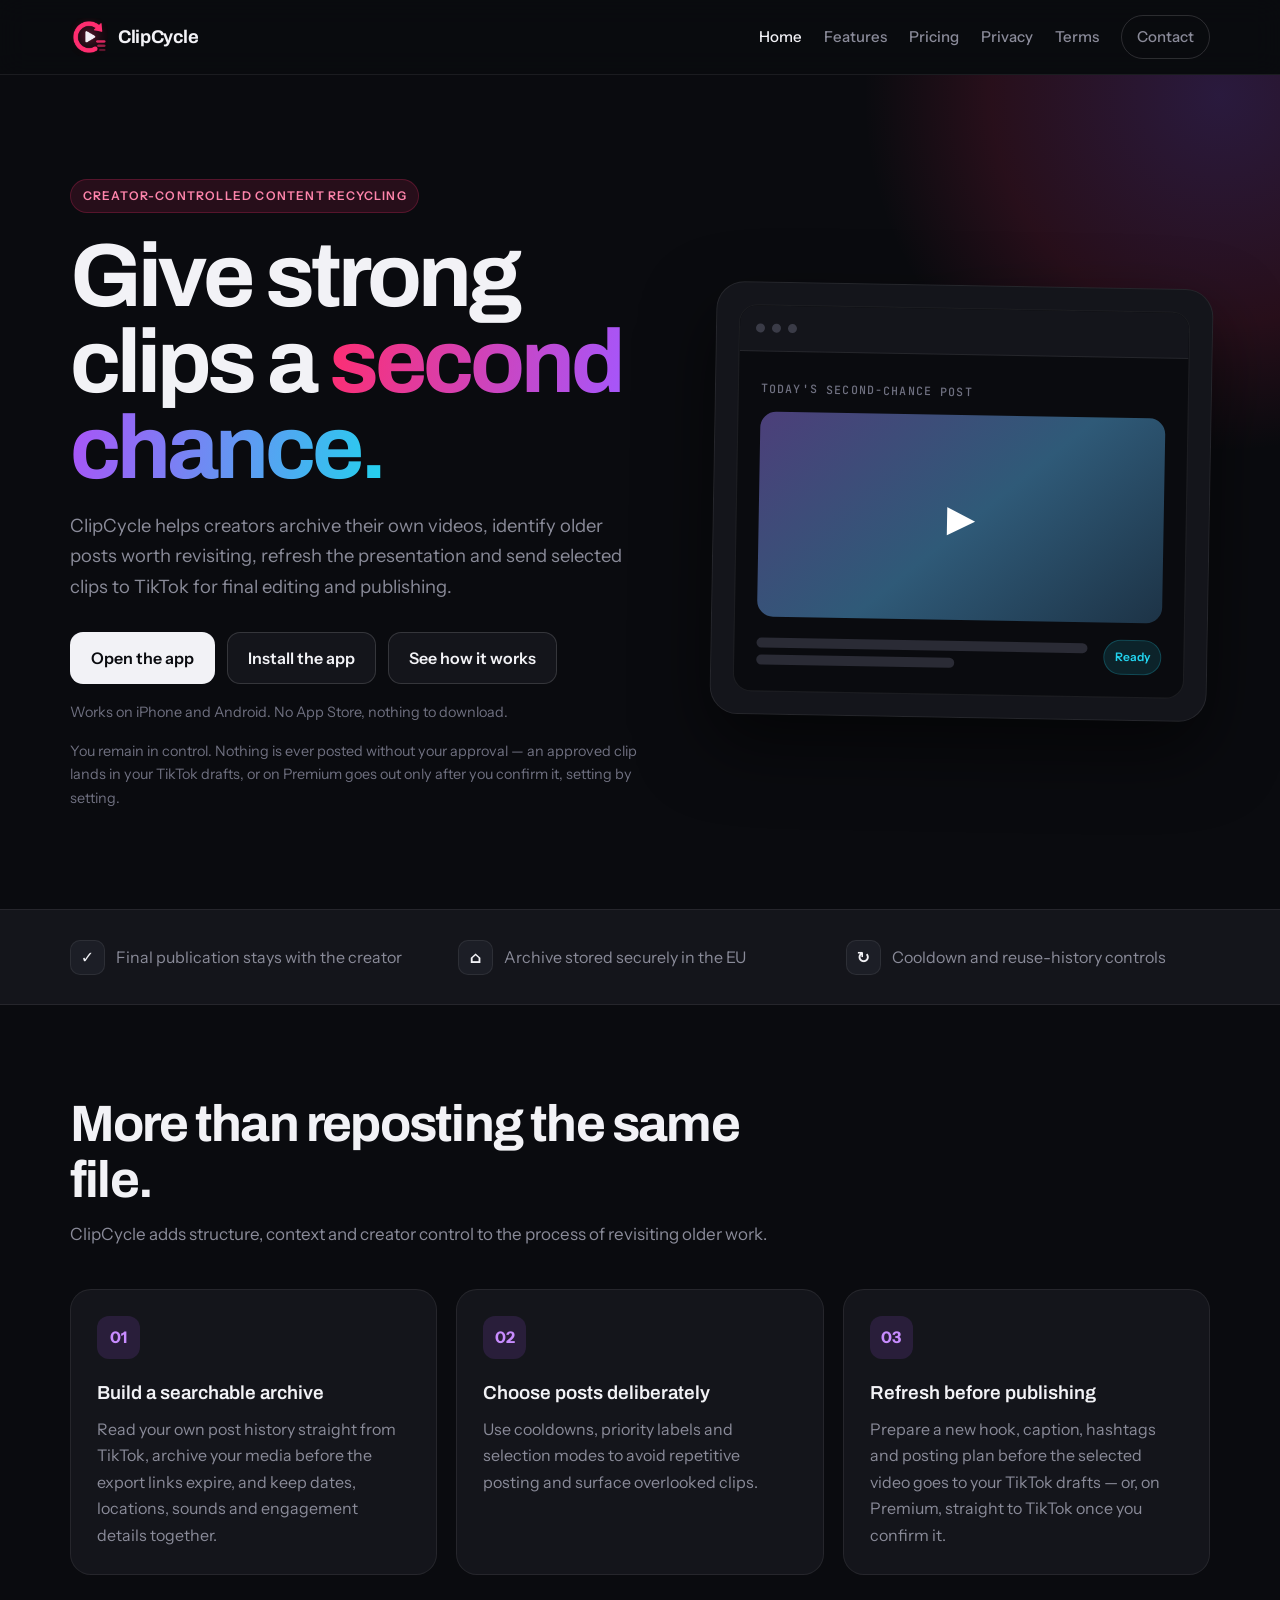
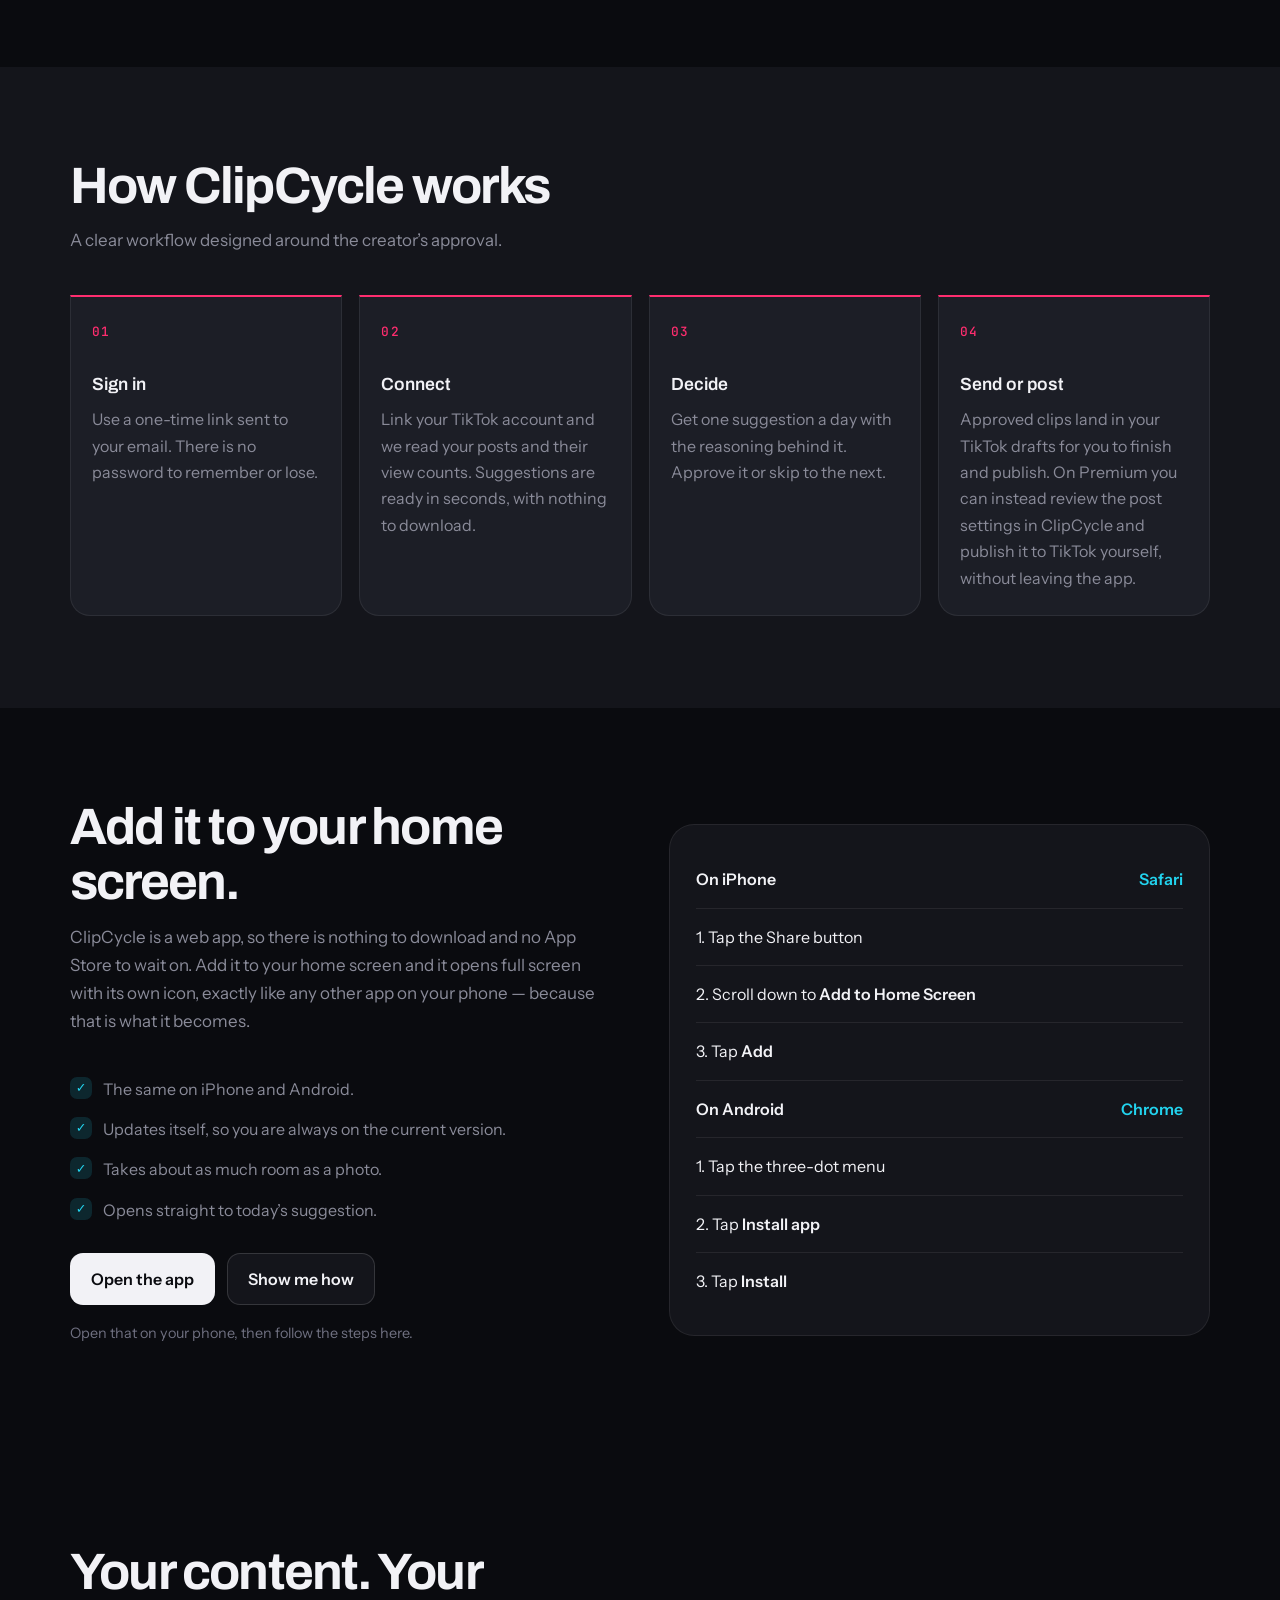
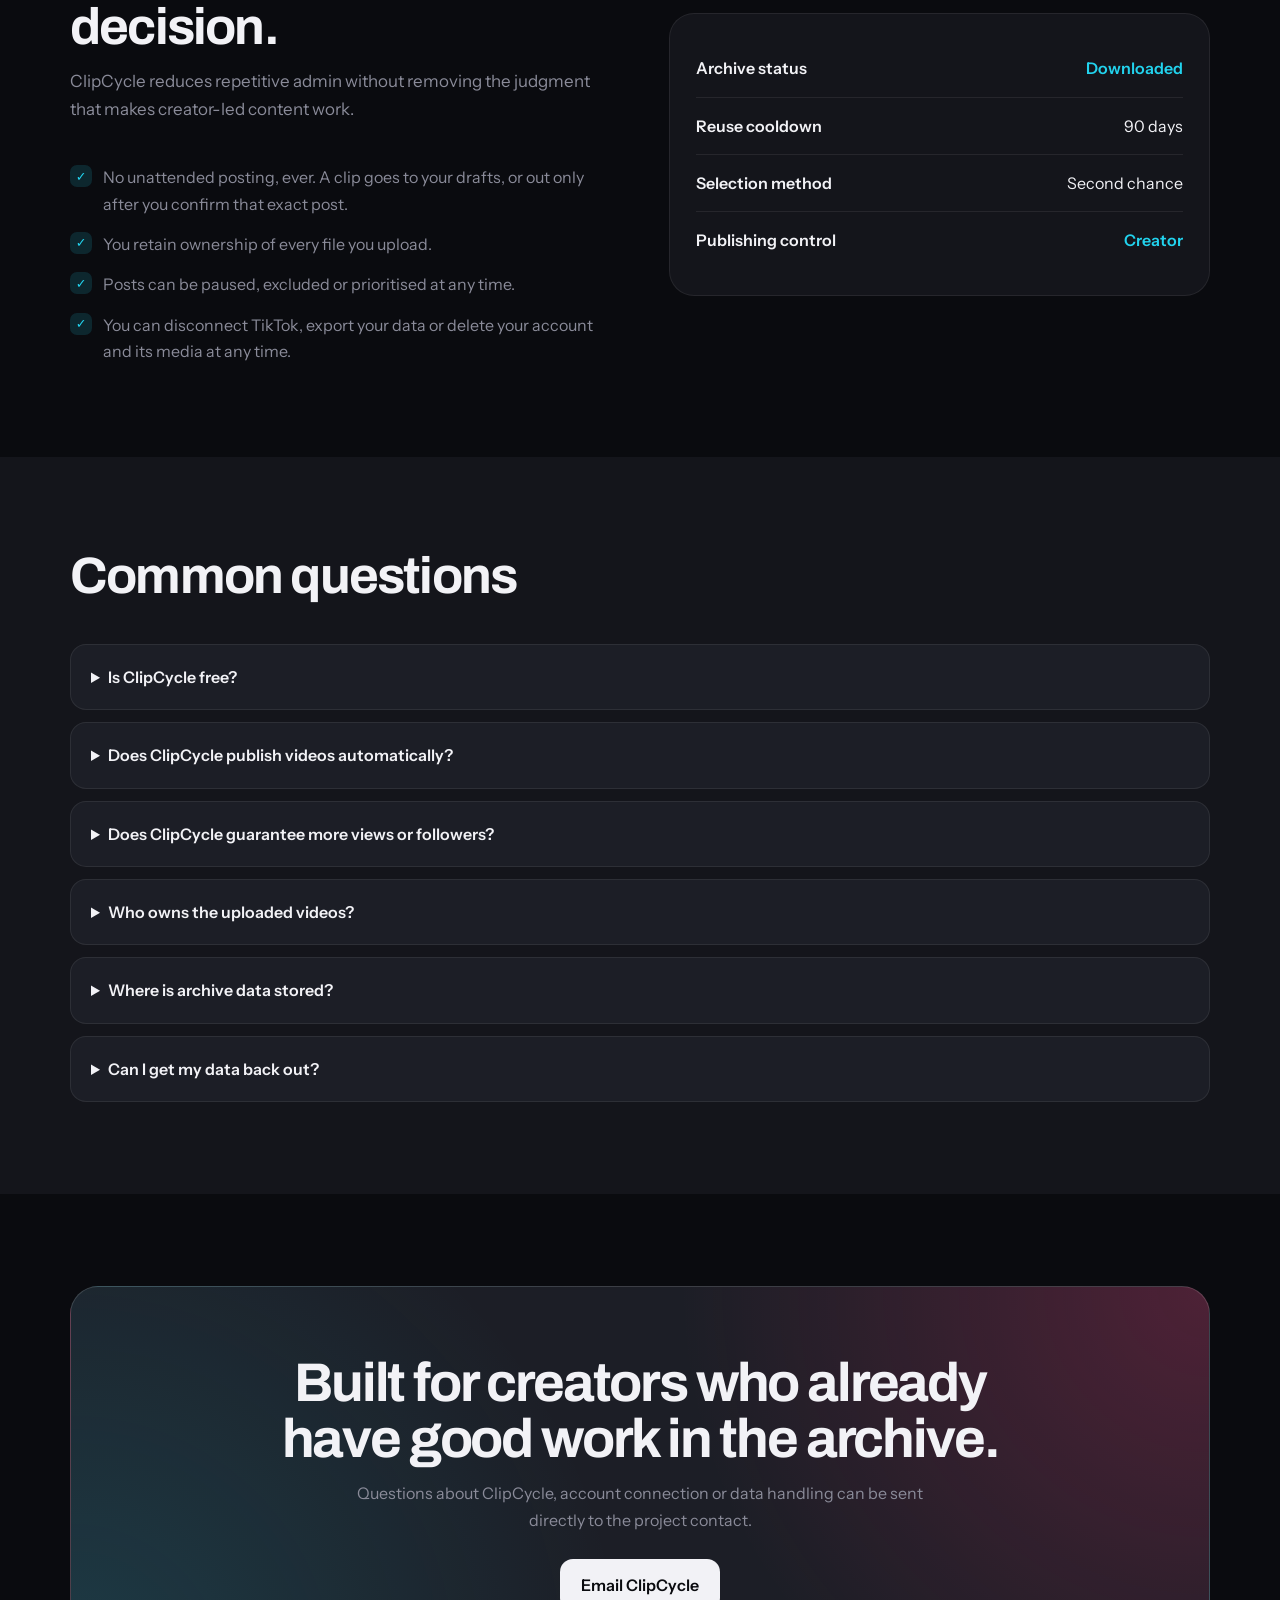
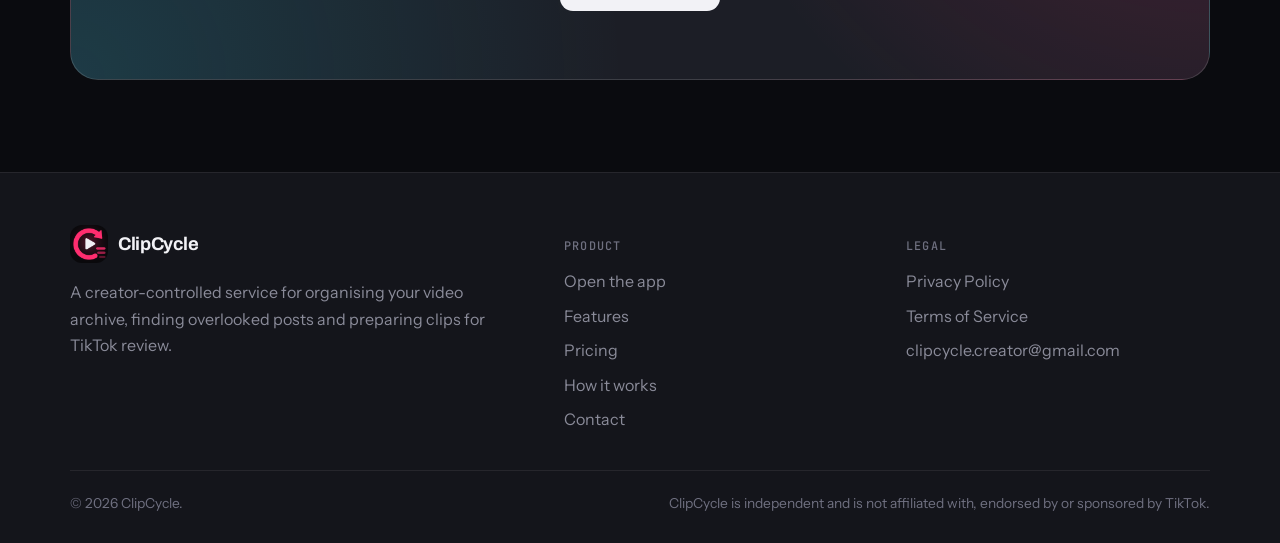
==== index.html @ a7edd170 "Answer the install question where it is asked The button scrolled to a section further down, so you " ====
<!doctype html><html lang="en"><head><meta charset="utf-8"><meta name="viewport" content="width=device-width,initial-scale=1"><meta name="description" content="ClipCycle helps creators archive their videos, find older posts worth revisiting and send selected clips to TikTok for final review."><meta name="theme-color" content="#0a0b0f"><title>Creator video archive and repost planning | ClipCycle</title><link rel="icon" href="favicon.png" type="image/png"><link rel="preconnect" href="https://fonts.googleapis.com"><link rel="preconnect" href="https://fonts.gstatic.com" crossorigin><link href="https://fonts.googleapis.com/css2?family=Archivo:wght@500;600;700&family=Instrument+Sans:wght@400;500;600&family=JetBrains+Mono:wght@400;500&display=swap" rel="stylesheet"><link rel="stylesheet" href="styles.css"></head><body><a class="skip" href="#main">Skip to content</a><header class="header"><div class="container nav"><a class="brand" href="index.html"><span class="mark"><img src="favicon.png" alt="" width="38" height="38"></span><span>ClipCycle</span></a><button class="menu" aria-expanded="false">Menu</button><nav class="links" aria-label="Primary"><a href="index.html" aria-current="page">Home</a><a href="features.html">Features</a><a href="pricing.html">Pricing</a><a href="privacy.html">Privacy</a><a href="terms.html">Terms</a><a href="contact.html" class="contact-link">Contact</a></nav></div></header><main id="main">
<section class="hero"><div class="container hero-grid"><div><span class="eyebrow">Creator-controlled content recycling</span><h1>Give strong clips a <span>second chance.</span></h1><p class="lead">ClipCycle helps creators archive their own videos, identify older posts worth revisiting, refresh the presentation and send selected clips to TikTok for final editing and publishing.</p><div class="actions"><a class="button primary" href="https://app.clipcycle.co">Open the app</a><a class="button secondary" href="#install" data-install>Install the app</a><a class="button secondary" href="#how">See how it works</a></div><p class="note">Works on iPhone and Android. No App Store, nothing to download.</p><p class="note">You remain in control. Nothing is ever posted without your approval — an approved clip lands in your TikTok drafts, or on Premium goes out only after you confirm it, setting by setting.</p></div><div class="mock"><div class="window"><div class="toolbar"><i class="dot"></i><i class="dot"></i><i class="dot"></i></div><div class="mockbody"><span class="small-label">Today's second-chance post</span><div class="preview">▶</div><div class="fake-row"><div class="fake-lines"><div class="line"></div><div class="line short"></div></div><span class="badge">Ready</span></div></div></div></div></div></section>
<section class="trust"><div class="container trust-grid"><div class="trust-item"><span class="trust-icon">✓</span>Final publication stays with the creator</div><div class="trust-item"><span class="trust-icon">⌂</span>Archive stored securely in the EU</div><div class="trust-item"><span class="trust-icon">↻</span>Cooldown and reuse-history controls</div></div></section>
<section class="section"><div class="container"><div class="heading"><h2>More than reposting the same file.</h2><p>ClipCycle adds structure, context and creator control to the process of revisiting older work.</p></div><div class="cards"><article class="card"><span class="icon">01</span><h3>Build a searchable archive</h3><p>Read your own post history straight from TikTok, archive your media before the export links expire, and keep dates, locations, sounds and engagement details together.</p></article><article class="card"><span class="icon">02</span><h3>Choose posts deliberately</h3><p>Use cooldowns, priority labels and selection modes to avoid repetitive posting and surface overlooked clips.</p></article><article class="card"><span class="icon">03</span><h3>Refresh before publishing</h3><p>Prepare a new hook, caption, hashtags and posting plan before the selected video goes to your TikTok drafts — or, on Premium, straight to TikTok once you confirm it.</p></article></div></div></section>
<section class="section soft" id="how"><div class="container"><div class="heading"><h2>How ClipCycle works</h2><p>A clear workflow designed around the creator’s approval.</p></div><div class="steps"><article class="step"><h3>Sign in</h3><p>Use a one-time link sent to your email. There is no password to remember or lose.</p></article><article class="step"><h3>Connect</h3><p>Link your TikTok account and we read your posts and their view counts. Suggestions are ready in seconds, with nothing to download.</p></article><article class="step"><h3>Decide</h3><p>Get one suggestion a day with the reasoning behind it. Approve it or skip to the next.</p></article><article class="step"><h3>Send or post</h3><p>Approved clips land in your TikTok drafts for you to finish and publish. On Premium you can instead review the post settings in ClipCycle and publish it to TikTok yourself, without leaving the app.</p></article></div></div></section>
<section class="section" id="install"><div class="container split"><div><div class="heading"><h2>Add it to your home screen.</h2><p>ClipCycle is a web app, so there is nothing to download and no App Store to wait on. Add it to your home screen and it opens full screen with its own icon, exactly like any other app on your phone &mdash; because that is what it becomes.</p></div><ul class="checks"><li>The same on iPhone and Android.</li><li>Updates itself, so you are always on the current version.</li><li>Takes about as much room as a photo.</li><li>Opens straight to today&rsquo;s suggestion.</li></ul><div class="actions"><a class="button primary" href="https://app.clipcycle.co">Open the app</a><a class="button secondary" href="#install" data-install>Show me how</a></div><p class="note">Open that on your phone, then follow the steps here.</p></div><div class="panel"><div class="panel-row"><strong>On iPhone</strong><span class="good">Safari</span></div><div class="panel-row"><span>1. Tap the Share button</span></div><div class="panel-row"><span>2. Scroll down to <strong>Add to Home Screen</strong></span></div><div class="panel-row"><span>3. Tap <strong>Add</strong></span></div><div class="panel-row"><strong>On Android</strong><span class="good">Chrome</span></div><div class="panel-row"><span>1. Tap the three-dot menu</span></div><div class="panel-row"><span>2. Tap <strong>Install app</strong></span></div><div class="panel-row"><span>3. Tap <strong>Install</strong></span></div></div></div></section><section class="section"><div class="container split"><div><div class="heading"><h2>Your content. Your decision.</h2><p>ClipCycle reduces repetitive admin without removing the judgment that makes creator-led content work.</p></div><ul class="checks"><li>No unattended posting, ever. A clip goes to your drafts, or out only after you confirm that exact post.</li><li>You retain ownership of every file you upload.</li><li>Posts can be paused, excluded or prioritised at any time.</li><li>You can disconnect TikTok, export your data or delete your account and its media at any time.</li></ul></div><div class="panel"><div class="panel-row"><strong>Archive status</strong><span class="good">Downloaded</span></div><div class="panel-row"><strong>Reuse cooldown</strong><span>90 days</span></div><div class="panel-row"><strong>Selection method</strong><span>Second chance</span></div><div class="panel-row"><strong>Publishing control</strong><span class="good">Creator</span></div></div></div></section>
<section class="section soft"><div class="container"><div class="heading"><h2>Common questions</h2></div><div class="faq"><details><summary>Is ClipCycle free?</summary><p>There is a free plan that imports your posts, archives up to 100 of them and gives you the priority labels, cooldowns and daily prompt. Pro adds unlimited archiving, AI-written hooks and captions, archive insights, TikTok draft delivery and creator-confirmed posting straight to TikTok for €8 a month. Your first five Pro posts are free and need no card. See the <a href="pricing.html">Pricing page</a>.</p></details><details><summary>Does ClipCycle publish videos automatically?</summary><p>No. Nothing is ever posted on a schedule, in the background, or without you. On the Free plan an approved video is sent to your TikTok drafts, and you make the final publishing decision inside TikTok. On Premium you can publish from ClipCycle instead — but only after you grant TikTok’s posting permission, and only once you have confirmed that specific post: its privacy setting, whether comments, Duet and Stitch are allowed, and any commercial-content disclosure. You can leave the feature switched off and keep using drafts.</p></details><details><summary>Does ClipCycle guarantee more views or followers?</summary><p>No. It is an organisation and workflow tool. Reach and performance depend on content, audience response and platform systems.</p></details><details><summary>Who owns the uploaded videos?</summary><p>The creator retains ownership. Users must only process or upload content they own or are authorised to use.</p></details><details><summary>Where is archive data stored?</summary><p>On ClipCycle’s servers in the European Union. Media is held in private storage that is never publicly listable, and previews are served through short-lived signed links. See the <a href="privacy.html">Privacy Policy</a> for the full detail.</p></details><details><summary>Can I get my data back out?</summary><p>Yes. You can export a copy of your data from inside the app, and deleting your account removes your stored media as well as your records.</p></details></div></div></section>
<section class="section"><div class="container"><div class="cta"><h2>Built for creators who already have good work in the archive.</h2><p>Questions about ClipCycle, account connection or data handling can be sent directly to the project contact.</p><a class="button primary" href="mailto:clipcycle.creator@gmail.com">Email ClipCycle</a></div></div></section>
</main><footer class="footer"><div class="container"><div class="footer-grid"><div><a class="brand" href="index.html"><span class="mark"><img src="favicon.png" alt="" width="38" height="38"></span><span>ClipCycle</span></a><p>A creator-controlled service for organising your video archive, finding overlooked posts and preparing clips for TikTok review.</p></div><div><h3>Product</h3><div class="footer-links"><a href="https://app.clipcycle.co">Open the app</a><a href="features.html">Features</a><a href="pricing.html">Pricing</a><a href="index.html#how">How it works</a><a href="contact.html">Contact</a></div></div><div><h3>Legal</h3><div class="footer-links"><a href="privacy.html">Privacy Policy</a><a href="terms.html">Terms of Service</a><a href="mailto:clipcycle.creator@gmail.com">clipcycle.creator@gmail.com</a></div></div></div><div class="footer-bottom"><span>© <span data-year>2026</span> ClipCycle.</span><span>ClipCycle is independent and is not affiliated with, endorsed by or sponsored by TikTok.</span></div></div></footer><dialog id="install-dialog" class="sheet"><div class="sheet-body"><button class="sheet-close" data-close aria-label="Close">&times;</button><h2>Put ClipCycle on your home screen</h2><p class="sheet-lead">There is nothing to download. Your phone makes the app itself, from the page &mdash; it takes two taps and about a second.</p><div data-platform="ios"><h3>iPhone &amp; iPad <span class="badge">Safari</span></h3><ol class="sheet-steps"><li>Open <strong>app.clipcycle.co</strong> in Safari</li><li>Tap the <strong>Share</strong> button at the bottom</li><li>Scroll down and tap <strong>Add to Home Screen</strong></li><li>Tap <strong>Add</strong></li></ol><p class="sheet-note">It has to be Safari. Chrome on iPhone cannot add to the home screen.</p></div><div data-platform="android"><h3>Android <span class="badge">Chrome</span></h3><ol class="sheet-steps"><li>Open <strong>app.clipcycle.co</strong> in Chrome</li><li>Tap the <strong>three-dot menu</strong>, top right</li><li>Tap <strong>Install app</strong>, or <strong>Add to Home screen</strong></li><li>Tap <strong>Install</strong></li></ol><p class="sheet-note">Chrome often offers this by itself. If a bar appears at the bottom asking to install, that is the same thing &mdash; just tap it.</p></div><p class="install-other" hidden><button class="linkish" data-show-all type="button">Show the steps for the other phone</button></p><p class="sheet-note install-desktop">You are on a computer. It installs here too &mdash; look for the install icon in your address bar &mdash; but ClipCycle is built for a phone, so it is worth opening this page there.</p><div class="sheet-actions"><a class="button primary" href="https://app.clipcycle.co">Open the app</a><button class="button secondary" data-close type="button">Close</button></div></div></dialog><script src="script.js"></script></body></html>
---- styles.css ----
/* ClipCycle marketing site.

   Same palette, fonts and border language as the app itself. The site and the
   product used to look like two different companies: a light, generic,
   system-font page selling a dark, typeset tool. A visitor who signs up now
   lands somewhere that looks like where they came from.

   Ported wholesale from the app's globals.css rather than reinvented:
   charcoal ground with a violet bias, hairline borders instead of drawn ones,
   and the pink/violet/cyan range spent sparingly so it still means something.
   Every class name is unchanged, so the HTML did not have to move. */

:root {
  --background: #0a0b0f;
  --surface: #14151b;
  --raised: #1c1e26;
  --ink: #f2f2f6;
  --muted: #8a8b99;
  --dim: #6f7080;
  --line: rgba(255, 255, 255, 0.075);
  --line-strong: rgba(255, 255, 255, 0.14);
  --pink: #ff2d6f;
  --violet: #a855f7;
  --cyan: #22d3ee;
  --max: 1140px;
}

* { box-sizing: border-box }
/* Dark scrollbars, form controls and autofill, rather than light ones
   punched into a dark page. */
html { scroll-behavior: smooth; color-scheme: dark }

body {
  margin: 0;
  color: var(--ink);
  background: var(--background);
  font-family: "Instrument Sans", ui-sans-serif, system-ui, -apple-system, "Segoe UI", sans-serif;
  line-height: 1.65;
  -webkit-font-smoothing: antialiased;
}

a { color: inherit }

/* Headings carry the personality; body copy stays out of the way. Archivo is
   slightly condensed, so a hook fits on two lines instead of three. */
h1, h2, h3, .brand, .amount, .plan-price .amount {
  font-family: Archivo, "Instrument Sans", ui-sans-serif, system-ui, sans-serif;
}

.container { width: min(calc(100% - 40px), var(--max)); margin: auto }
.skip { position: absolute; left: -9999px }
.skip:focus { left: 1rem; top: 1rem; background: var(--ink); color: var(--background); padding: .7rem; z-index: 100 }

/* ---------- header ---------- */

.header {
  position: sticky; top: 0; z-index: 30;
  background: rgba(10, 11, 15, .82);
  backdrop-filter: blur(14px);
  border-bottom: 1px solid var(--line);
}
.nav { min-height: 74px; display: flex; align-items: center; justify-content: space-between; gap: 24px }
.brand { display: flex; align-items: center; gap: 10px; text-decoration: none; font-weight: 700; font-size: 1.15rem; letter-spacing: -.02em }
.mark { width: 38px; height: 38px; border-radius: 12px; overflow: hidden; flex: none; display: block }
.mark img { width: 100%; height: 100%; display: block }
.links { display: flex; align-items: center; gap: 22px }
.links a { text-decoration: none; font-weight: 500; font-size: .94rem; color: var(--muted); transition: color .15s }
.links a:hover, .links a[aria-current=page] { color: var(--ink) }
.contact-link { padding: .55rem .95rem; border: 1px solid var(--line-strong); border-radius: 999px }
.contact-link:hover { border-color: var(--ink) }
.menu { display: none; background: var(--surface); color: var(--ink); border: 1px solid var(--line-strong); border-radius: 10px; padding: .55rem .7rem; font: inherit; font-weight: 600 }

/* ---------- hero ---------- */

.hero { padding: 104px 0 84px; overflow: hidden; position: relative }
.hero:after {
  content: ""; position: absolute; width: 720px; height: 720px; border-radius: 50%;
  right: -300px; top: -340px; pointer-events: none;
  background: radial-gradient(circle, rgba(168, 85, 247, .20), rgba(255, 45, 111, .12) 45%, transparent 70%);
}
.hero-grid { display: grid; grid-template-columns: 1.08fr .92fr; gap: 60px; align-items: center; position: relative; z-index: 1 }

.eyebrow {
  display: inline-flex; padding: .38rem .72rem; border-radius: 999px;
  background: rgba(255, 45, 111, .12); color: #ff85ac;
  border: 1px solid rgba(255, 45, 111, .22);
  font-size: .75rem; font-weight: 600; letter-spacing: .1em; text-transform: uppercase;
}

h1 { font-size: clamp(3rem, 7.4vw, 5.6rem); line-height: .96; letter-spacing: -.045em; margin: 20px 0; max-width: 12ch; font-weight: 700 }
.hero h1 span {
  background: linear-gradient(100deg, var(--pink), var(--violet) 48%, var(--cyan));
  -webkit-background-clip: text; background-clip: text; color: transparent;
}
.lead { font-size: 1.15rem; color: var(--muted); max-width: 650px }
.actions { display: flex; gap: 12px; flex-wrap: wrap; margin-top: 30px }

/* One solid primary rather than a gradient, matching the app. Spent once per
   screen an accent means something; spent on every button it is wallpaper. */
.button {
  display: inline-flex; align-items: center; justify-content: center;
  min-height: 50px; padding: .75rem 1.25rem; border-radius: 13px;
  text-decoration: none; font-weight: 600; border: 1px solid transparent;
  transition: background .15s, border-color .15s, opacity .15s;
}
.primary { background: var(--ink); color: var(--background) }
.primary:hover { background: #fff }
.secondary { background: var(--surface); border-color: var(--line-strong); color: var(--ink) }
.secondary:hover { border-color: var(--ink) }
.note { font-size: .9rem; color: var(--dim); margin-top: 17px }
.note + .note { margin-top: 8px }
/* The install line is the one link in a paragraph of grey, so it has to
   read as a link rather than as slightly different grey. */
.note a { color: #ff85ac; text-underline-offset: 3px }

/* ---------- the app mock ---------- */
/* The mock shows a dark window now, because the app is dark. It used to
   advertise a product that no longer exists. */

.mock { background: var(--surface); border: 1px solid var(--line); padding: 22px; border-radius: 28px; box-shadow: 0 30px 70px rgba(0, 0, 0, .55); transform: rotate(1deg) }
.window { background: var(--background); border: 1px solid var(--line); border-radius: 18px; overflow: hidden }
.toolbar { height: 46px; background: var(--surface); border-bottom: 1px solid var(--line); display: flex; align-items: center; gap: 7px; padding: 0 16px }
.dot { width: 9px; height: 9px; border-radius: 50%; background: #3a3b47 }
.mockbody { padding: 22px }
.small-label { font-size: .72rem; font-weight: 500; letter-spacing: .1em; text-transform: uppercase; color: var(--dim); font-family: "JetBrains Mono", ui-monospace, monospace }
.preview {
  height: 205px; margin-top: 12px; border-radius: 16px; display: grid; place-items: center;
  color: #fff; font-size: 2.3rem;
  background: linear-gradient(140deg, #4c3f7a, #2f5a78 52%, #1d3346);
}
.fake-row { display: flex; justify-content: space-between; align-items: center; gap: 16px; margin-top: 17px }
.fake-lines { flex: 1 }
.line { height: 10px; background: #2a2b35; border-radius: 999px }
.line.short { width: 60%; margin-top: 7px }
.badge { font-size: .74rem; font-weight: 600; padding: .42rem .66rem; border-radius: 999px; color: var(--cyan); background: rgba(34, 211, 238, .12); border: 1px solid rgba(34, 211, 238, .22) }

/* ---------- sections ---------- */

.trust { border-block: 1px solid var(--line); background: var(--surface) }
.trust-grid { min-height: 94px; display: grid; grid-template-columns: repeat(3, 1fr); gap: 24px; align-items: center }
.trust-item { display: flex; align-items: center; gap: 11px; color: var(--muted) }
.trust-icon { width: 35px; height: 35px; border-radius: 10px; background: var(--raised); border: 1px solid var(--line); display: grid; place-items: center; font-weight: 700; color: var(--ink) }

.section { padding: 92px 0 }
.soft { background: var(--surface) }
.heading { max-width: 740px; margin-bottom: 40px }
.heading h2, .content h2 { font-size: clamp(2rem, 4.6vw, 3.2rem); line-height: 1.08; letter-spacing: -.035em; margin: 0 0 13px; font-weight: 700 }
.heading p { color: var(--muted); font-size: 1.06rem; margin: 0 }

.cards { display: grid; grid-template-columns: repeat(3, 1fr); gap: 19px }
.card { background: var(--surface); border: 1px solid var(--line); border-radius: 21px; padding: 26px }
.soft .card { background: var(--raised) }
.icon { width: 43px; height: 43px; border-radius: 12px; display: grid; place-items: center; background: rgba(168, 85, 247, .14); color: #c88cff; font-weight: 700 }
.card h3 { margin: 18px 0 8px; font-size: 1.18rem; font-weight: 600 }
.card p { margin: 0; color: var(--muted) }

.steps { display: grid; grid-template-columns: repeat(4, 1fr); gap: 17px; counter-reset: step }
.step { background: var(--surface); border: 1px solid var(--line); border-top: 2px solid var(--pink); padding: 24px 21px; border-radius: 0 0 20px 20px }
.soft .step { background: var(--raised) }
.step:before { counter-increment: step; content: "0" counter(step); display: block; color: var(--pink); font-size: .8rem; font-weight: 500; letter-spacing: .1em; margin-bottom: 28px; font-family: "JetBrains Mono", ui-monospace, monospace }
.step h3 { margin: 0 0 7px; font-size: 1.1rem; font-weight: 600 }
.step p { margin: 0; color: var(--muted) }

.split { display: grid; grid-template-columns: 1fr 1fr; gap: 58px; align-items: center }
.checks { list-style: none; padding: 0; margin: 22px 0 0; display: grid; gap: 14px }
.checks li { position: relative; padding-left: 33px; color: var(--muted) }
.checks li:before { content: "✓"; position: absolute; left: 0; top: 1px; width: 22px; height: 22px; border-radius: 7px; background: rgba(34, 211, 238, .14); color: var(--cyan); display: grid; place-items: center; font-weight: 700; font-size: .8rem }

.panel { background: var(--surface); border: 1px solid var(--line); border-radius: 25px; padding: 26px }
.panel-row { display: flex; justify-content: space-between; gap: 18px; padding: 15px 0; border-bottom: 1px solid var(--line) }
.panel-row:last-child { border: 0 }
.panel-row strong { font-weight: 600 }
.good { color: var(--cyan); font-weight: 600 }

.faq { display: grid; gap: 12px }
.faq details { background: var(--surface); border: 1px solid var(--line); border-radius: 16px; padding: 0 20px }
.soft .faq details { background: var(--raised) }
.faq summary { cursor: pointer; padding: 19px 0; font-weight: 600 }
.faq p { margin: -2px 0 19px; color: var(--muted) }

.cta {
  padding: clamp(36px, 7vw, 68px); text-align: center; border-radius: 28px;
  border: 1px solid var(--line-strong);
  background:
    radial-gradient(circle at top right, rgba(255, 45, 111, .22), transparent 44%),
    radial-gradient(circle at bottom left, rgba(34, 211, 238, .16), transparent 46%),
    var(--raised);
}
.cta h2 { font-size: clamp(2rem, 4.8vw, 3.4rem); line-height: 1.02; letter-spacing: -.04em; margin: 0 auto 14px; max-width: 760px; font-weight: 700 }
.cta p { color: var(--muted); max-width: 620px; margin: 0 auto 26px }

/* ---------- inner pages ---------- */

.page-hero { padding: 78px 0 46px; border-bottom: 1px solid var(--line) }
.page-hero h1 { font-size: clamp(2.6rem, 6vw, 4.4rem); max-width: 15ch }
.page-hero p { color: var(--muted); font-size: 1.06rem; max-width: 760px }
.content { max-width: 820px; padding: 55px 0 88px }
.content h2 { font-size: 1.55rem; margin-top: 48px }
.content h3 { margin-top: 28px; font-size: 1.1rem; font-weight: 600 }
.content p, .content li { color: #b6b7c2 }
.content a { color: #ff85ac; text-underline-offset: 3px }
.notice { padding: 17px 19px; border-left: 3px solid var(--pink); background: rgba(255, 45, 111, .08); border-radius: 0 13px 13px 0; margin: 24px 0 }

.contact-grid { display: grid; grid-template-columns: 1fr 1fr; gap: 22px }
.contact-card { border: 1px solid var(--line); border-radius: 20px; background: var(--surface); padding: 27px }
.contact-card h2 { margin: 0 0 9px; font-size: 1.3rem; font-weight: 600 }
.contact-card p { color: var(--muted) }
.email { display: inline-block; color: #ff85ac; font-weight: 600; overflow-wrap: anywhere }

/* ---------- pricing ---------- */

.plans { display: grid; grid-template-columns: repeat(2, 1fr); gap: 22px; align-items: start; max-width: 900px; margin: auto }
.plan { position: relative; background: var(--surface); border: 1px solid var(--line); border-radius: 24px; padding: 32px; display: flex; flex-direction: column; height: 100% }
.plan.featured { border-color: rgba(255, 45, 111, .38); background: var(--raised) }
.plan .badge { position: absolute; top: -13px; right: 26px; color: #ff85ac; background: rgba(255, 45, 111, .14); border-color: rgba(255, 45, 111, .3) }
.plan h2 { margin: 0; font-size: 1.3rem; letter-spacing: -.02em; font-weight: 600 }
.plan-price { margin: 14px 0 0; display: flex; align-items: baseline; gap: 9px }
.plan-price .amount { font-size: 3rem; font-weight: 700; letter-spacing: -.045em; line-height: 1 }
.plan-price .per { color: var(--muted); font-weight: 500 }
.plan-note { margin: 6px 0 0; color: var(--muted); font-size: .92rem }
.plan .checks { margin-top: 24px }
.plan-foot { margin: 22px 0 24px; padding-top: 20px; border-top: 1px solid var(--line); color: var(--muted); font-size: .9rem }
.plan-foot a { color: #ff85ac }
.plan .button { margin-top: auto; width: 100% }

/* ---------- footer ---------- */

.footer { background: var(--surface); border-top: 1px solid var(--line); color: var(--ink); padding: 52px 0 28px }
.footer-grid { display: grid; grid-template-columns: 1.5fr 1fr 1fr; gap: 38px }
.footer p { color: var(--muted); max-width: 440px }
.footer h3 { font-size: .74rem; text-transform: uppercase; letter-spacing: .1em; color: var(--dim); font-family: "JetBrains Mono", ui-monospace, monospace; font-weight: 500 }
.footer-links { display: grid; gap: 8px }
.footer-links a { color: var(--muted); text-decoration: none }
.footer-links a:hover { color: var(--ink) }
.footer-bottom { display: flex; justify-content: space-between; gap: 20px; margin-top: 38px; padding-top: 21px; border-top: 1px solid var(--line); color: var(--dim); font-size: .86rem }

/* ---------- responsive ---------- */

@media (max-width: 900px) {
  .hero-grid, .split { grid-template-columns: 1fr }
  .cards, .steps { grid-template-columns: 1fr 1fr }
  .trust-grid { padding: 20px 0 }
}

@media (max-width: 760px) { .plans { grid-template-columns: 1fr } .plan { padding: 26px } }

@media (max-width: 700px) {
  .menu { display: block }
  .links {
    display: none; position: absolute; top: 67px; left: 20px; right: 20px;
    flex-direction: column; align-items: stretch; gap: 0;
    background: var(--raised); border: 1px solid var(--line-strong); border-radius: 16px;
    padding: 9px; box-shadow: 0 24px 60px rgba(0, 0, 0, .6);
  }
  .links.open { display: flex }
  .links a { padding: 11px }
  .contact-link { border: 0 }
  .hero { padding-top: 68px }
  .trust-grid, .cards, .steps, .contact-grid, .footer-grid { grid-template-columns: 1fr }
  .section { padding: 68px 0 }
  .footer-bottom { flex-direction: column }
}

/* ---------- install dialog ---------- */
/* A native <dialog>: Escape closes it, focus is trapped, and the backdrop is
   the browser's own. Reimplementing that in a modal built from divs is how
   these end up unclosable on a keyboard. */

.sheet {
  border: 1px solid var(--line-strong);
  border-radius: 20px;
  background: var(--surface);
  color: var(--ink);
  padding: 0;
  width: min(100% - 2rem, 30rem);
  max-height: min(90dvh, 44rem);
  overflow: auto;
  box-shadow: 0 30px 80px rgba(0, 0, 0, .65);
}

.sheet::backdrop { background: rgba(6, 6, 10, .72); backdrop-filter: blur(3px) }

.sheet-body { padding: 1.75rem 1.6rem 1.5rem; position: relative }

.sheet-close {
  position: absolute; top: .75rem; right: .85rem;
  width: 2rem; height: 2rem; border-radius: 8px;
  background: transparent; border: 0; color: var(--muted);
  font-size: 1.4rem; line-height: 1; cursor: pointer;
}
.sheet-close:hover { color: var(--ink); background: var(--raised) }

.sheet h2 { font-size: 1.35rem; letter-spacing: -.02em; margin: 0 2rem 0 0 }
.sheet-lead { color: var(--muted); margin: .6rem 0 1.4rem }

.sheet h3 {
  display: flex; align-items: center; gap: .6rem;
  font-size: .95rem; font-weight: 600; margin: 0 0 .7rem;
}

.sheet-steps { margin: 0; padding-left: 1.15rem; display: grid; gap: .55rem; color: #b6b7c2 }
.sheet-steps li::marker { color: var(--pink); font-variant-numeric: tabular-nums }

.sheet-note { color: var(--dim); font-size: .85rem; margin: .85rem 0 0 }

.sheet [data-platform] + [data-platform] {
  margin-top: 1.5rem; padding-top: 1.4rem; border-top: 1px solid var(--line);
}

.linkish {
  background: 0; border: 0; padding: 0; font: inherit;
  color: #ff85ac; cursor: pointer; text-decoration: underline; text-underline-offset: 3px;
}

.sheet-actions {
  display: flex; gap: .6rem; flex-wrap: wrap;
  margin-top: 1.6rem; padding-top: 1.3rem; border-top: 1px solid var(--line);
}
.sheet-actions .button { flex: 1 1 auto; min-height: 46px }

@media (max-width: 420px) { .sheet-body { padding: 1.5rem 1.15rem 1.2rem } }
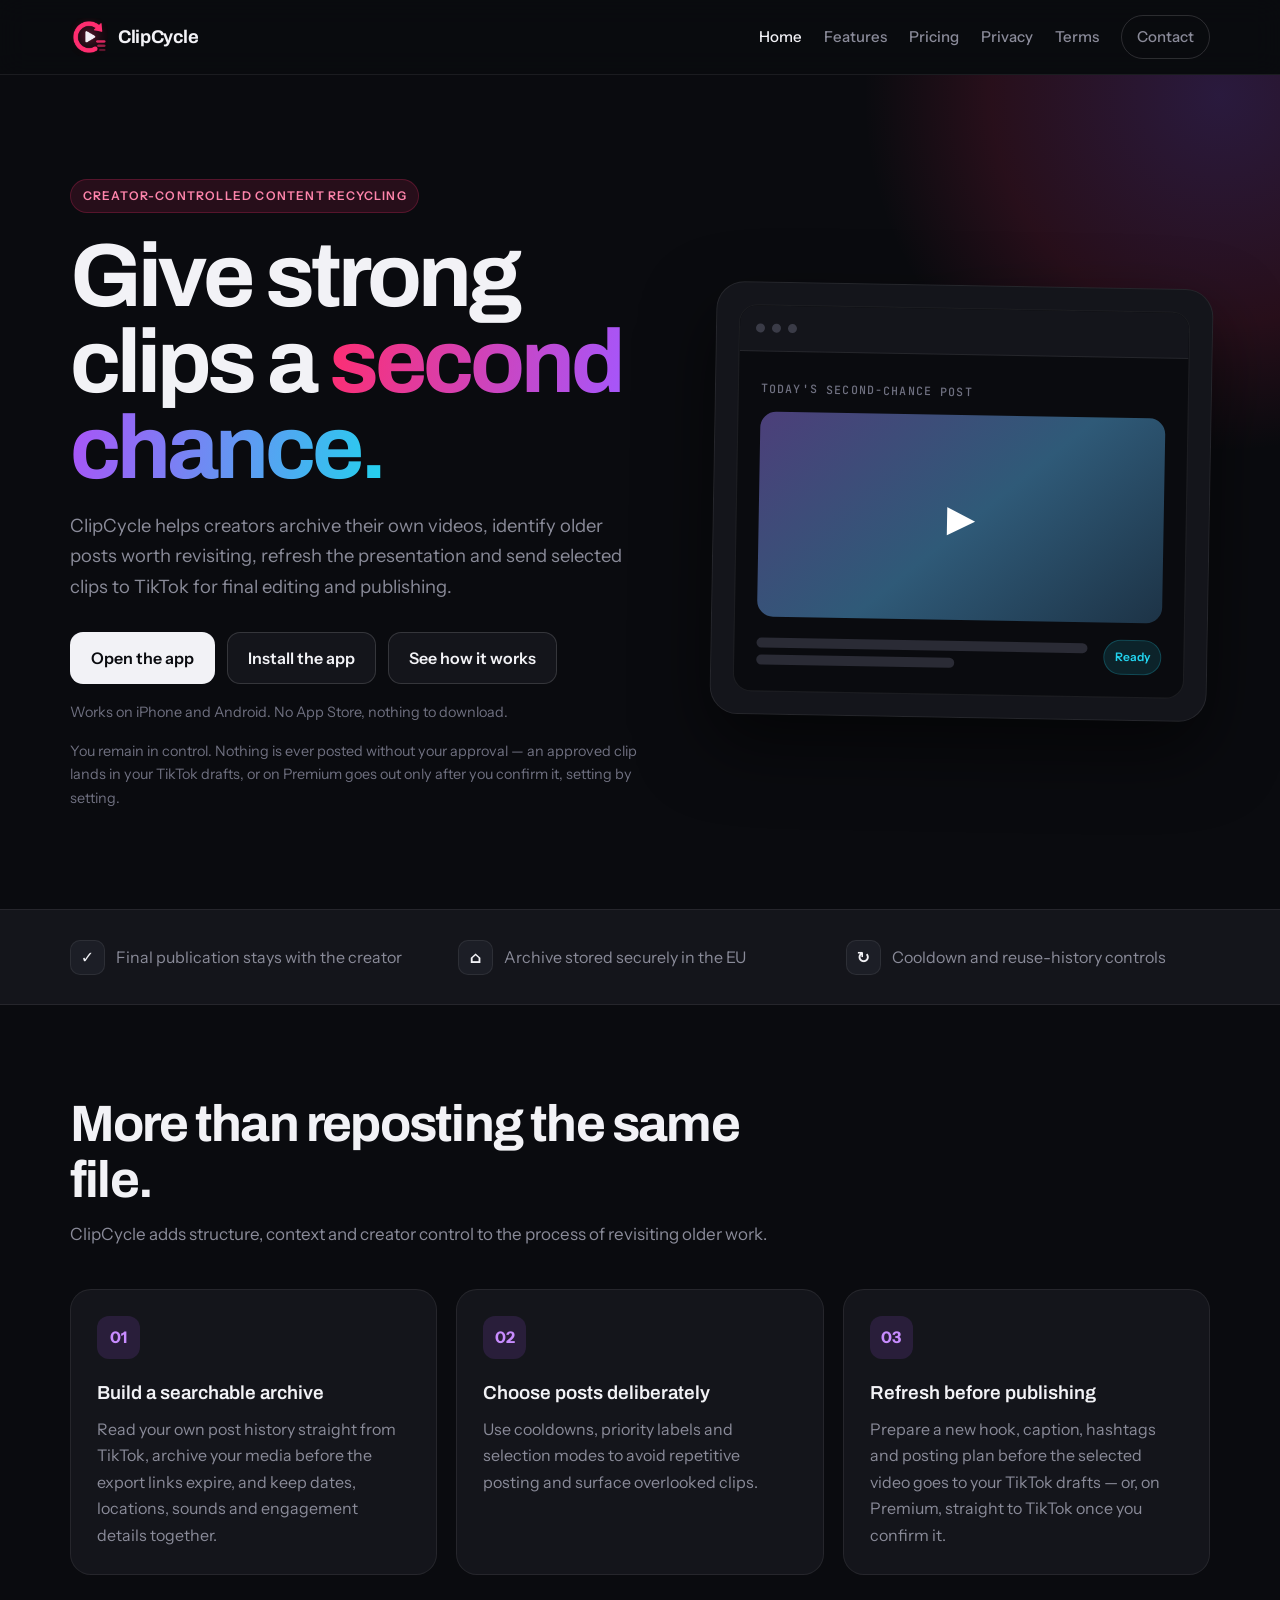
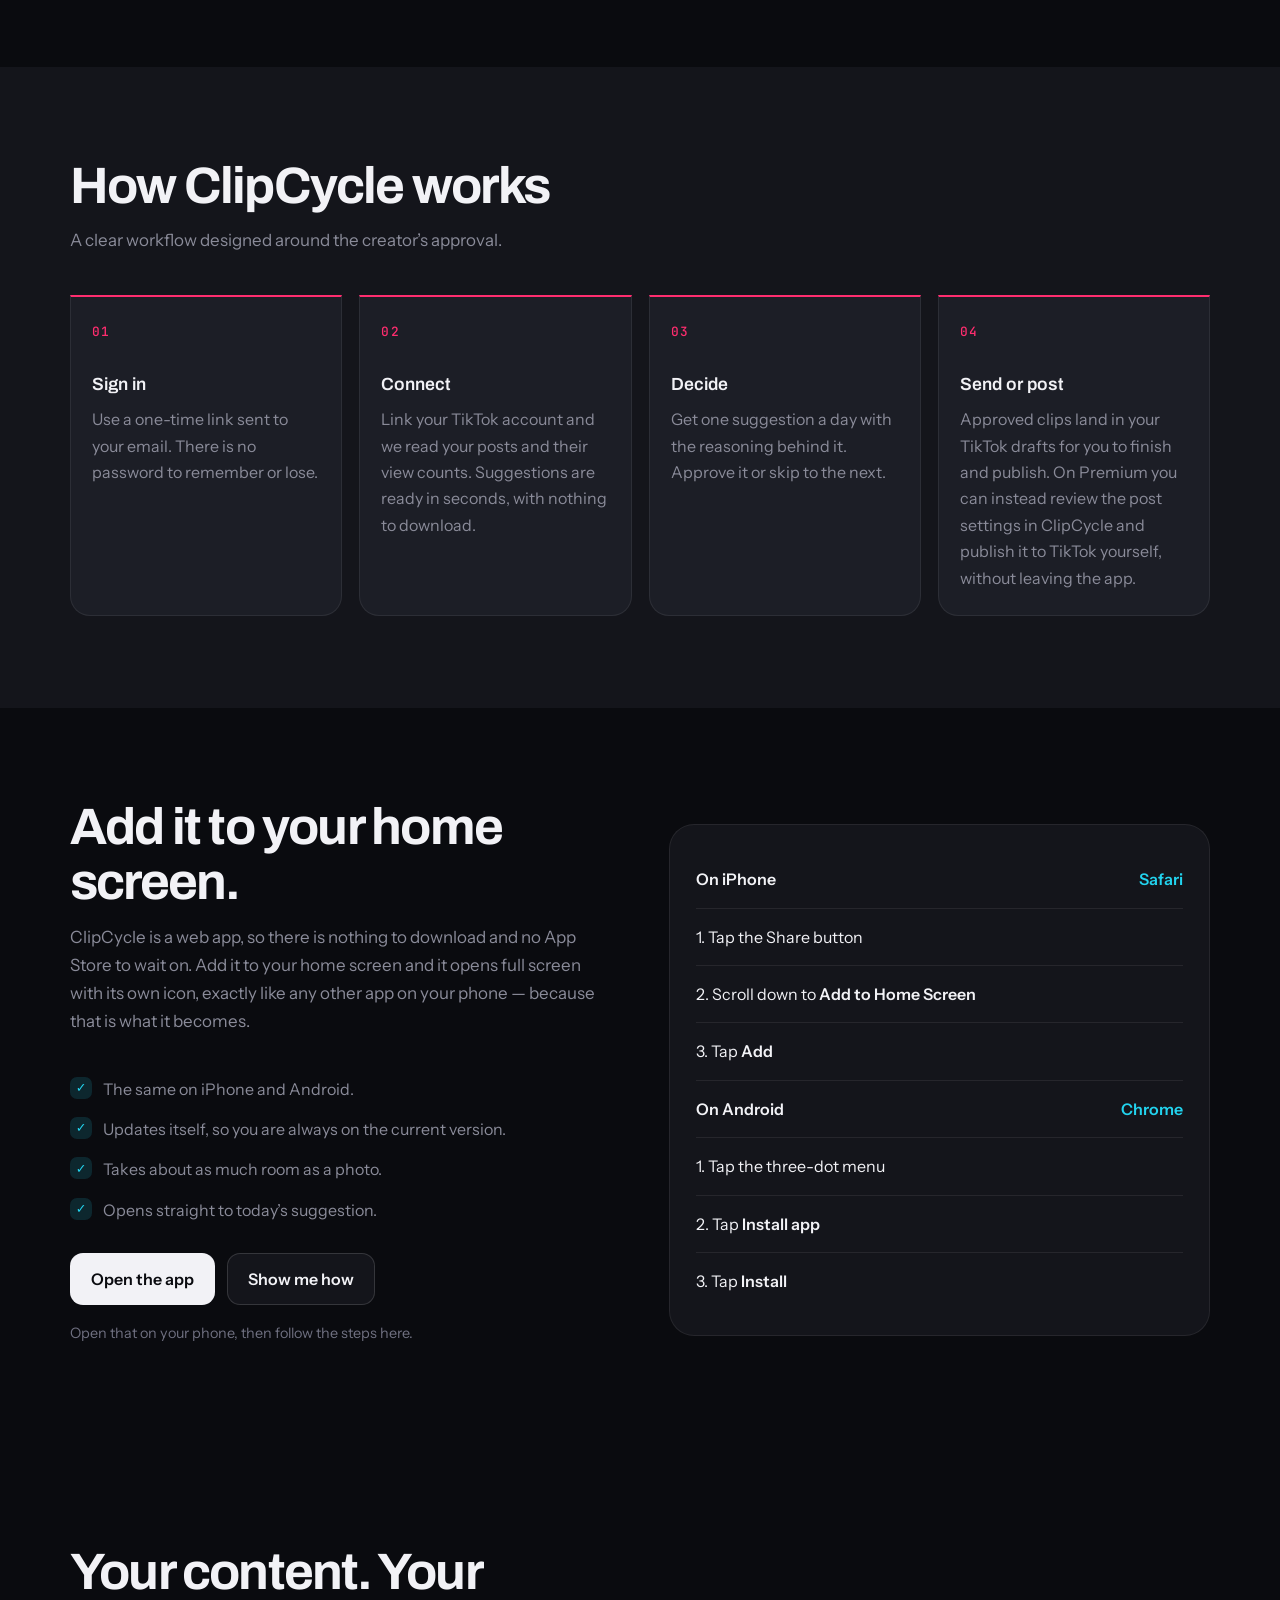
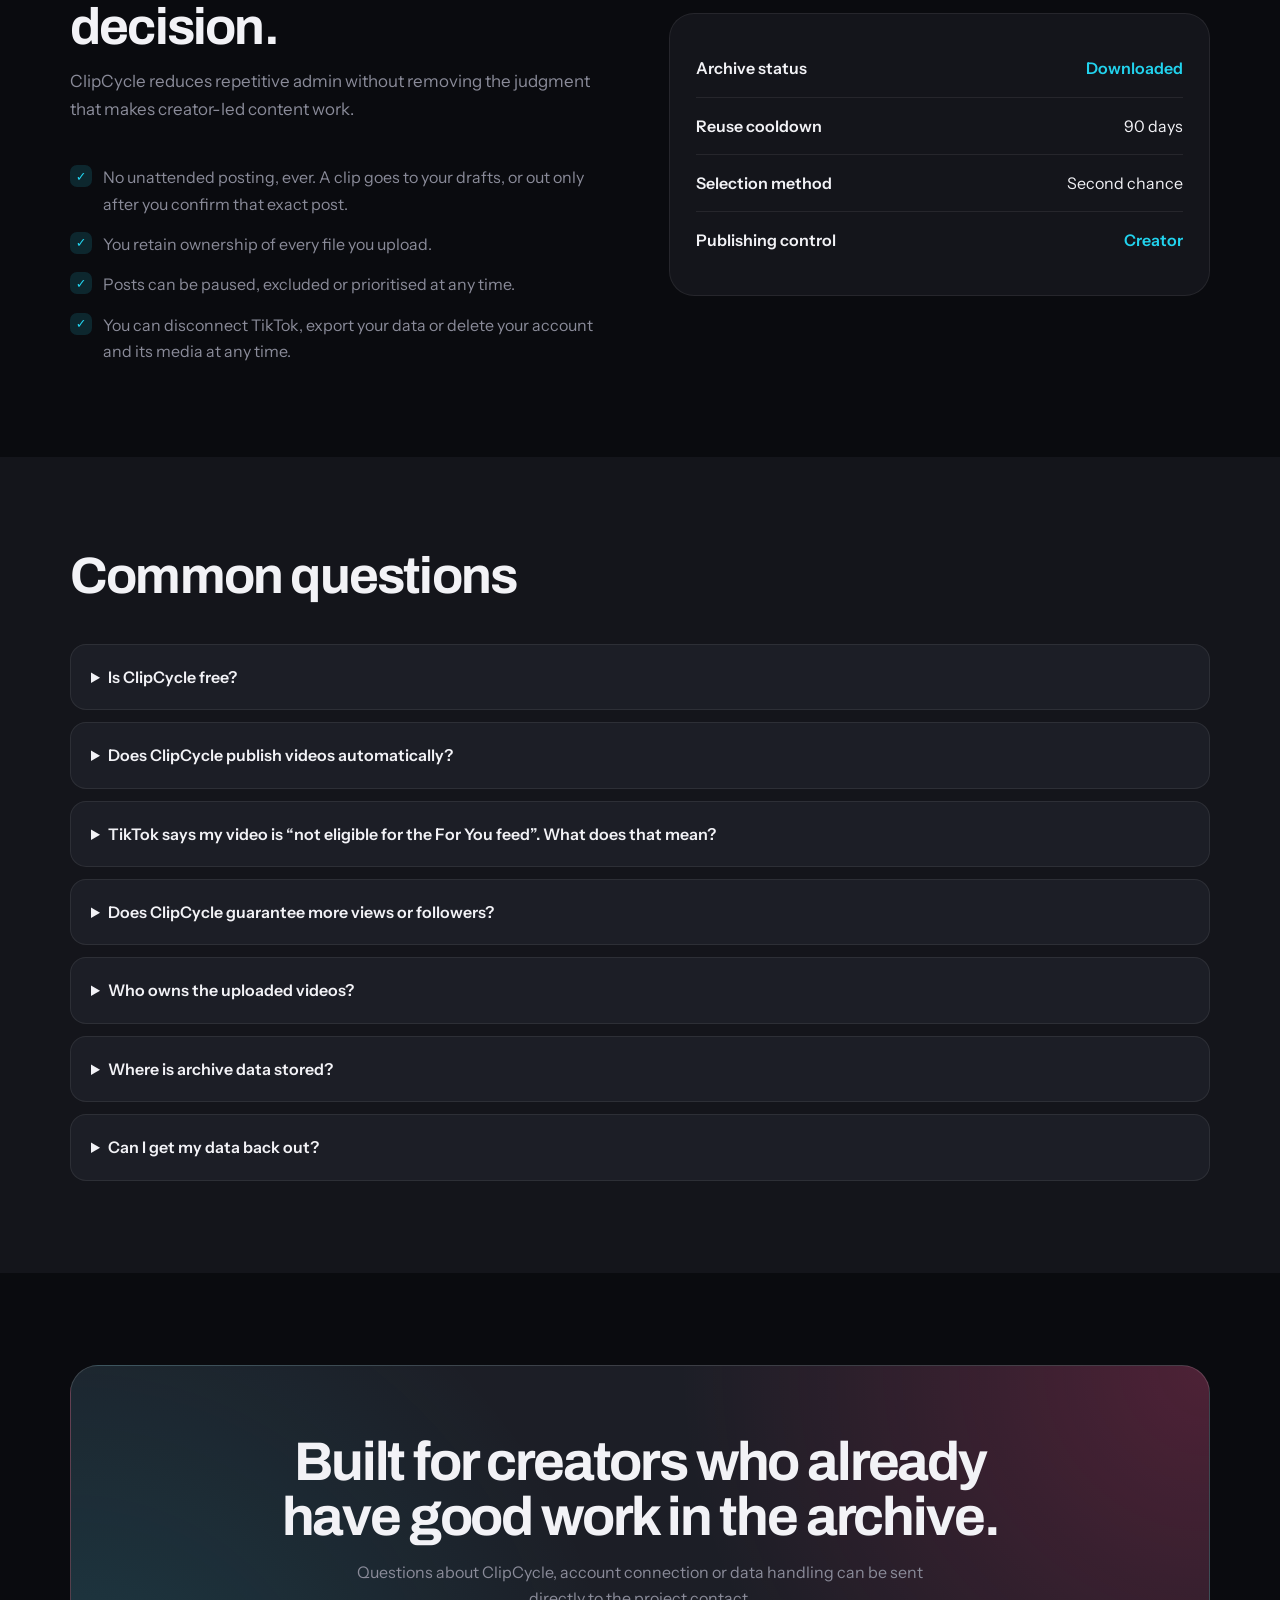
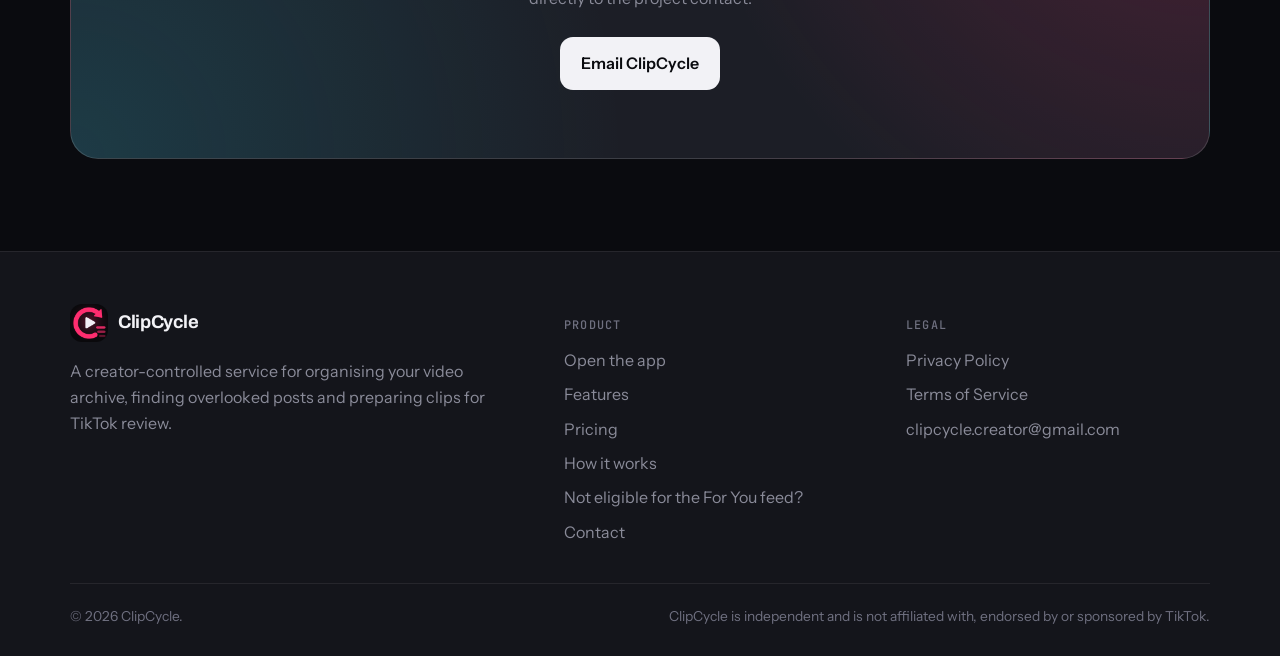
==== commit 9f0e6140: "Answer the "not eligible for the For You feed" question properly The single most common thing a crea" ====
--- a/index.html
+++ b/index.html
@@ -4,6 +4,6 @@
 <section class="section"><div class="container"><div class="heading"><h2>More than reposting the same file.</h2><p>ClipCycle adds structure, context and creator control to the process of revisiting older work.</p></div><div class="cards"><article class="card"><span class="icon">01</span><h3>Build a searchable archive</h3><p>Read your own post history straight from TikTok, archive your media before the export links expire, and keep dates, locations, sounds and engagement details together.</p></article><article class="card"><span class="icon">02</span><h3>Choose posts deliberately</h3><p>Use cooldowns, priority labels and selection modes to avoid repetitive posting and surface overlooked clips.</p></article><article class="card"><span class="icon">03</span><h3>Refresh before publishing</h3><p>Prepare a new hook, caption, hashtags and posting plan before the selected video goes to your TikTok drafts — or, on Premium, straight to TikTok once you confirm it.</p></article></div></div></section>
 <section class="section soft" id="how"><div class="container"><div class="heading"><h2>How ClipCycle works</h2><p>A clear workflow designed around the creator’s approval.</p></div><div class="steps"><article class="step"><h3>Sign in</h3><p>Use a one-time link sent to your email. There is no password to remember or lose.</p></article><article class="step"><h3>Connect</h3><p>Link your TikTok account and we read your posts and their view counts. Suggestions are ready in seconds, with nothing to download.</p></article><article class="step"><h3>Decide</h3><p>Get one suggestion a day with the reasoning behind it. Approve it or skip to the next.</p></article><article class="step"><h3>Send or post</h3><p>Approved clips land in your TikTok drafts for you to finish and publish. On Premium you can instead review the post settings in ClipCycle and publish it to TikTok yourself, without leaving the app.</p></article></div></div></section>
 <section class="section" id="install"><div class="container split"><div><div class="heading"><h2>Add it to your home screen.</h2><p>ClipCycle is a web app, so there is nothing to download and no App Store to wait on. Add it to your home screen and it opens full screen with its own icon, exactly like any other app on your phone &mdash; because that is what it becomes.</p></div><ul class="checks"><li>The same on iPhone and Android.</li><li>Updates itself, so you are always on the current version.</li><li>Takes about as much room as a photo.</li><li>Opens straight to today&rsquo;s suggestion.</li></ul><div class="actions"><a class="button primary" href="https://app.clipcycle.co">Open the app</a><a class="button secondary" href="#install" data-install>Show me how</a></div><p class="note">Open that on your phone, then follow the steps here.</p></div><div class="panel"><div class="panel-row"><strong>On iPhone</strong><span class="good">Safari</span></div><div class="panel-row"><span>1. Tap the Share button</span></div><div class="panel-row"><span>2. Scroll down to <strong>Add to Home Screen</strong></span></div><div class="panel-row"><span>3. Tap <strong>Add</strong></span></div><div class="panel-row"><strong>On Android</strong><span class="good">Chrome</span></div><div class="panel-row"><span>1. Tap the three-dot menu</span></div><div class="panel-row"><span>2. Tap <strong>Install app</strong></span></div><div class="panel-row"><span>3. Tap <strong>Install</strong></span></div></div></div></section><section class="section"><div class="container split"><div><div class="heading"><h2>Your content. Your decision.</h2><p>ClipCycle reduces repetitive admin without removing the judgment that makes creator-led content work.</p></div><ul class="checks"><li>No unattended posting, ever. A clip goes to your drafts, or out only after you confirm that exact post.</li><li>You retain ownership of every file you upload.</li><li>Posts can be paused, excluded or prioritised at any time.</li><li>You can disconnect TikTok, export your data or delete your account and its media at any time.</li></ul></div><div class="panel"><div class="panel-row"><strong>Archive status</strong><span class="good">Downloaded</span></div><div class="panel-row"><strong>Reuse cooldown</strong><span>90 days</span></div><div class="panel-row"><strong>Selection method</strong><span>Second chance</span></div><div class="panel-row"><strong>Publishing control</strong><span class="good">Creator</span></div></div></div></section>
-<section class="section soft"><div class="container"><div class="heading"><h2>Common questions</h2></div><div class="faq"><details><summary>Is ClipCycle free?</summary><p>There is a free plan that imports your posts, archives up to 100 of them and gives you the priority labels, cooldowns and daily prompt. Pro adds unlimited archiving, AI-written hooks and captions, archive insights, TikTok draft delivery and creator-confirmed posting straight to TikTok for €8 a month. Your first five Pro posts are free and need no card. See the <a href="pricing.html">Pricing page</a>.</p></details><details><summary>Does ClipCycle publish videos automatically?</summary><p>No. Nothing is ever posted on a schedule, in the background, or without you. On the Free plan an approved video is sent to your TikTok drafts, and you make the final publishing decision inside TikTok. On Premium you can publish from ClipCycle instead — but only after you grant TikTok’s posting permission, and only once you have confirmed that specific post: its privacy setting, whether comments, Duet and Stitch are allowed, and any commercial-content disclosure. You can leave the feature switched off and keep using drafts.</p></details><details><summary>Does ClipCycle guarantee more views or followers?</summary><p>No. It is an organisation and workflow tool. Reach and performance depend on content, audience response and platform systems.</p></details><details><summary>Who owns the uploaded videos?</summary><p>The creator retains ownership. Users must only process or upload content they own or are authorised to use.</p></details><details><summary>Where is archive data stored?</summary><p>On ClipCycle’s servers in the European Union. Media is held in private storage that is never publicly listable, and previews are served through short-lived signed links. See the <a href="privacy.html">Privacy Policy</a> for the full detail.</p></details><details><summary>Can I get my data back out?</summary><p>Yes. You can export a copy of your data from inside the app, and deleting your account removes your stored media as well as your records.</p></details></div></div></section>
+<section class="section soft"><div class="container"><div class="heading"><h2>Common questions</h2></div><div class="faq"><details><summary>Is ClipCycle free?</summary><p>There is a free plan that imports your posts, archives up to 100 of them and gives you the priority labels, cooldowns and daily prompt. Pro adds unlimited archiving, AI-written hooks and captions, archive insights, TikTok draft delivery and creator-confirmed posting straight to TikTok for €8 a month. Your first five Pro posts are free and need no card. See the <a href="pricing.html">Pricing page</a>.</p></details><details><summary>Does ClipCycle publish videos automatically?</summary><p>No. Nothing is ever posted on a schedule, in the background, or without you. On the Free plan an approved video is sent to your TikTok drafts, and you make the final publishing decision inside TikTok. On Premium you can publish from ClipCycle instead — but only after you grant TikTok’s posting permission, and only once you have confirmed that specific post: its privacy setting, whether comments, Duet and Stitch are allowed, and any commercial-content disclosure. You can leave the feature switched off and keep using drafts.</p></details><details><summary>TikTok says my video is &ldquo;not eligible for the For You feed&rdquo;. What does that mean?</summary><p>It means the video was held out of recommendations rather than removed &mdash; most often under TikTok&rsquo;s originality rules, which cover content reused without creative edits. We have written up <a href="not-eligible.html">what TikTok has actually published about it</a>, what creators report but TikTok has not confirmed, and what to do next.</p></details><details><summary>Does ClipCycle guarantee more views or followers?</summary><p>No. It is an organisation and workflow tool. Reach and performance depend on content, audience response and platform systems.</p></details><details><summary>Who owns the uploaded videos?</summary><p>The creator retains ownership. Users must only process or upload content they own or are authorised to use.</p></details><details><summary>Where is archive data stored?</summary><p>On ClipCycle’s servers in the European Union. Media is held in private storage that is never publicly listable, and previews are served through short-lived signed links. See the <a href="privacy.html">Privacy Policy</a> for the full detail.</p></details><details><summary>Can I get my data back out?</summary><p>Yes. You can export a copy of your data from inside the app, and deleting your account removes your stored media as well as your records.</p></details></div></div></section>
 <section class="section"><div class="container"><div class="cta"><h2>Built for creators who already have good work in the archive.</h2><p>Questions about ClipCycle, account connection or data handling can be sent directly to the project contact.</p><a class="button primary" href="mailto:clipcycle.creator@gmail.com">Email ClipCycle</a></div></div></section>
-</main><footer class="footer"><div class="container"><div class="footer-grid"><div><a class="brand" href="index.html"><span class="mark"><img src="favicon.png" alt="" width="38" height="38"></span><span>ClipCycle</span></a><p>A creator-controlled service for organising your video archive, finding overlooked posts and preparing clips for TikTok review.</p></div><div><h3>Product</h3><div class="footer-links"><a href="https://app.clipcycle.co">Open the app</a><a href="features.html">Features</a><a href="pricing.html">Pricing</a><a href="index.html#how">How it works</a><a href="contact.html">Contact</a></div></div><div><h3>Legal</h3><div class="footer-links"><a href="privacy.html">Privacy Policy</a><a href="terms.html">Terms of Service</a><a href="mailto:clipcycle.creator@gmail.com">clipcycle.creator@gmail.com</a></div></div></div><div class="footer-bottom"><span>© <span data-year>2026</span> ClipCycle.</span><span>ClipCycle is independent and is not affiliated with, endorsed by or sponsored by TikTok.</span></div></div></footer><dialog id="install-dialog" class="sheet"><div class="sheet-body"><button class="sheet-close" data-close aria-label="Close">&times;</button><h2>Put ClipCycle on your home screen</h2><p class="sheet-lead">There is nothing to download. Your phone makes the app itself, from the page &mdash; it takes two taps and about a second.</p><div data-platform="ios"><h3>iPhone &amp; iPad <span class="badge">Safari</span></h3><ol class="sheet-steps"><li>Open <strong>app.clipcycle.co</strong> in Safari</li><li>Tap the <strong>Share</strong> button at the bottom</li><li>Scroll down and tap <strong>Add to Home Screen</strong></li><li>Tap <strong>Add</strong></li></ol><p class="sheet-note">It has to be Safari. Chrome on iPhone cannot add to the home screen.</p></div><div data-platform="android"><h3>Android <span class="badge">Chrome</span></h3><ol class="sheet-steps"><li>Open <strong>app.clipcycle.co</strong> in Chrome</li><li>Tap the <strong>three-dot menu</strong>, top right</li><li>Tap <strong>Install app</strong>, or <strong>Add to Home screen</strong></li><li>Tap <strong>Install</strong></li></ol><p class="sheet-note">Chrome often offers this by itself. If a bar appears at the bottom asking to install, that is the same thing &mdash; just tap it.</p></div><p class="install-other" hidden><button class="linkish" data-show-all type="button">Show the steps for the other phone</button></p><p class="sheet-note install-desktop">You are on a computer. It installs here too &mdash; look for the install icon in your address bar &mdash; but ClipCycle is built for a phone, so it is worth opening this page there.</p><div class="sheet-actions"><a class="button primary" href="https://app.clipcycle.co">Open the app</a><button class="button secondary" data-close type="button">Close</button></div></div></dialog><script src="script.js"></script></body></html>
+</main><footer class="footer"><div class="container"><div class="footer-grid"><div><a class="brand" href="index.html"><span class="mark"><img src="favicon.png" alt="" width="38" height="38"></span><span>ClipCycle</span></a><p>A creator-controlled service for organising your video archive, finding overlooked posts and preparing clips for TikTok review.</p></div><div><h3>Product</h3><div class="footer-links"><a href="https://app.clipcycle.co">Open the app</a><a href="features.html">Features</a><a href="pricing.html">Pricing</a><a href="index.html#how">How it works</a><a href="not-eligible.html">Not eligible for the For You feed?</a><a href="contact.html">Contact</a></div></div><div><h3>Legal</h3><div class="footer-links"><a href="privacy.html">Privacy Policy</a><a href="terms.html">Terms of Service</a><a href="mailto:clipcycle.creator@gmail.com">clipcycle.creator@gmail.com</a></div></div></div><div class="footer-bottom"><span>© <span data-year>2026</span> ClipCycle.</span><span>ClipCycle is independent and is not affiliated with, endorsed by or sponsored by TikTok.</span></div></div></footer><dialog id="install-dialog" class="sheet"><div class="sheet-body"><button class="sheet-close" data-close aria-label="Close">&times;</button><h2>Put ClipCycle on your home screen</h2><p class="sheet-lead">There is nothing to download. Your phone makes the app itself, from the page &mdash; it takes two taps and about a second.</p><div data-platform="ios"><h3>iPhone &amp; iPad <span class="badge">Safari</span></h3><ol class="sheet-steps"><li>Open <strong>app.clipcycle.co</strong> in Safari</li><li>Tap the <strong>Share</strong> button at the bottom</li><li>Scroll down and tap <strong>Add to Home Screen</strong></li><li>Tap <strong>Add</strong></li></ol><p class="sheet-note">It has to be Safari. Chrome on iPhone cannot add to the home screen.</p></div><div data-platform="android"><h3>Android <span class="badge">Chrome</span></h3><ol class="sheet-steps"><li>Open <strong>app.clipcycle.co</strong> in Chrome</li><li>Tap the <strong>three-dot menu</strong>, top right</li><li>Tap <strong>Install app</strong>, or <strong>Add to Home screen</strong></li><li>Tap <strong>Install</strong></li></ol><p class="sheet-note">Chrome often offers this by itself. If a bar appears at the bottom asking to install, that is the same thing &mdash; just tap it.</p></div><p class="install-other" hidden><button class="linkish" data-show-all type="button">Show the steps for the other phone</button></p><p class="sheet-note install-desktop">You are on a computer. It installs here too &mdash; look for the install icon in your address bar &mdash; but ClipCycle is built for a phone, so it is worth opening this page there.</p><div class="sheet-actions"><a class="button primary" href="https://app.clipcycle.co">Open the app</a><button class="button secondary" data-close type="button">Close</button></div></div></dialog><script src="script.js"></script></body></html>
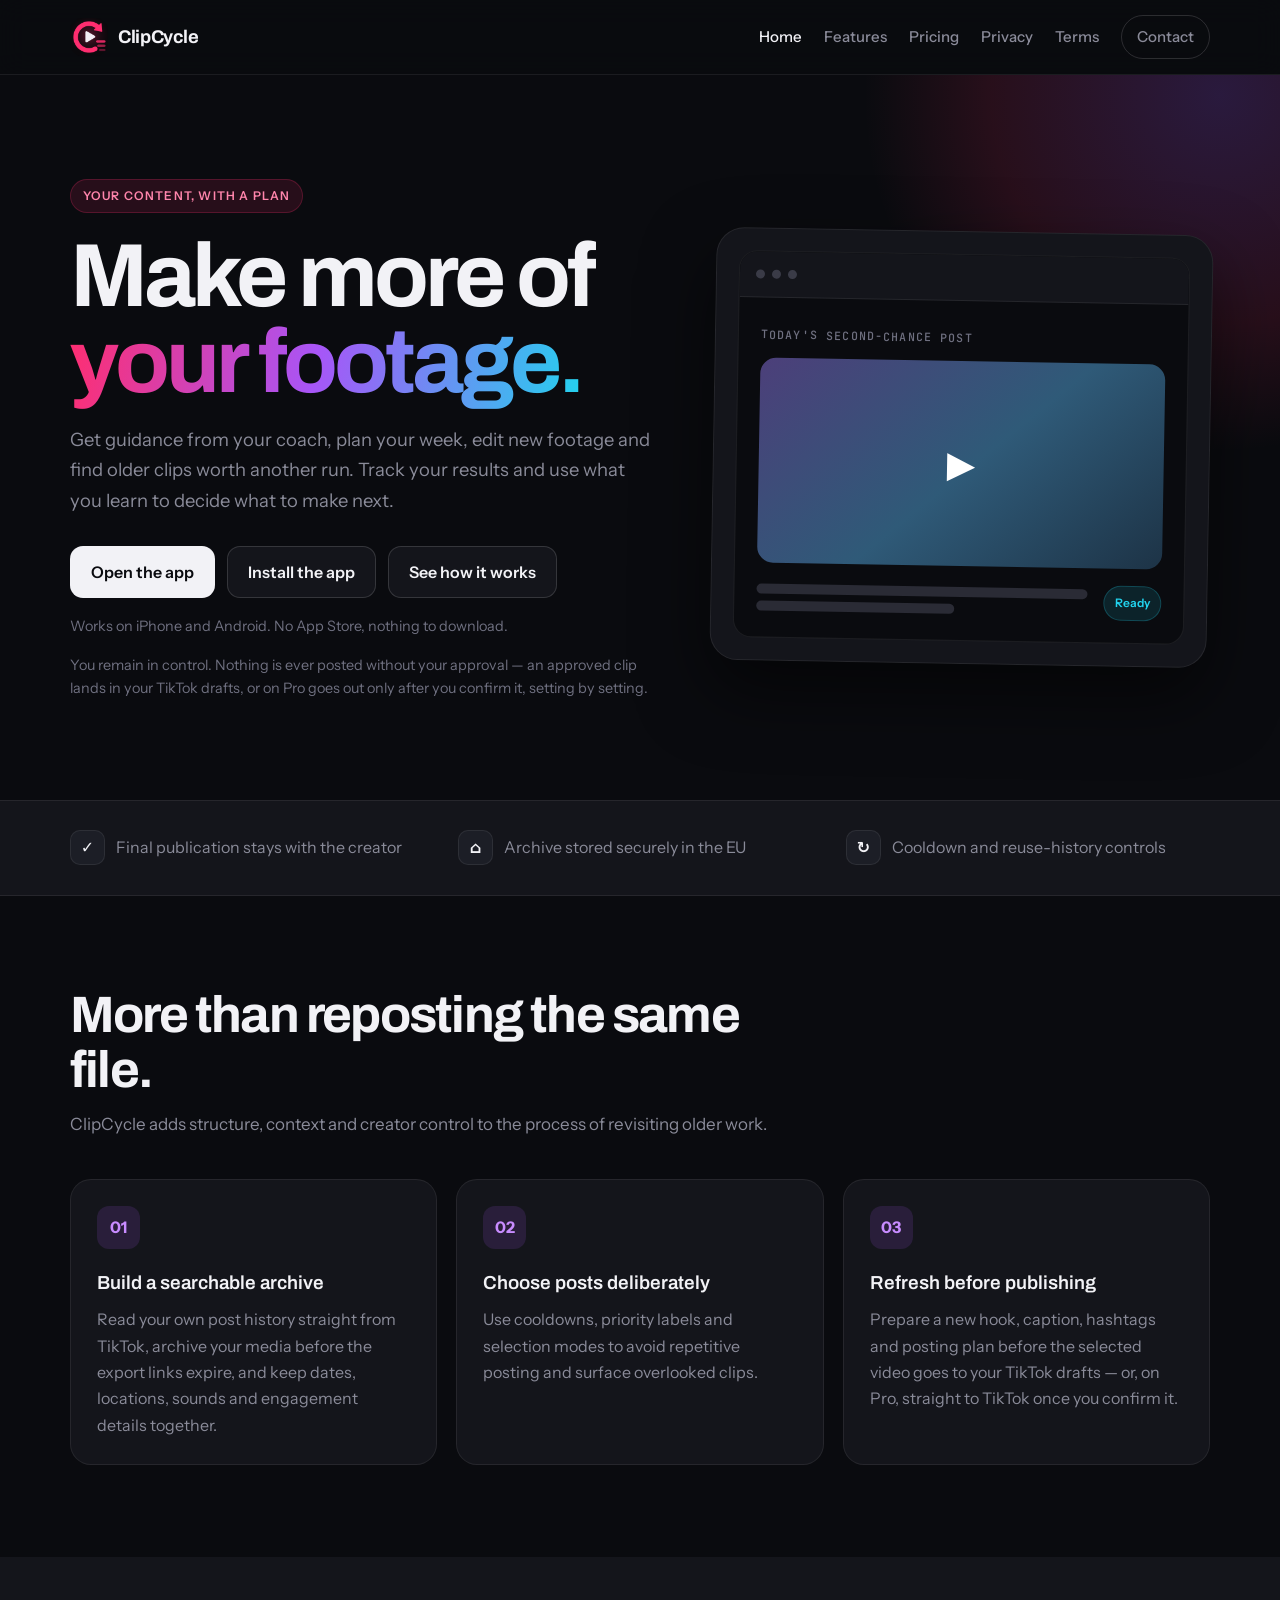
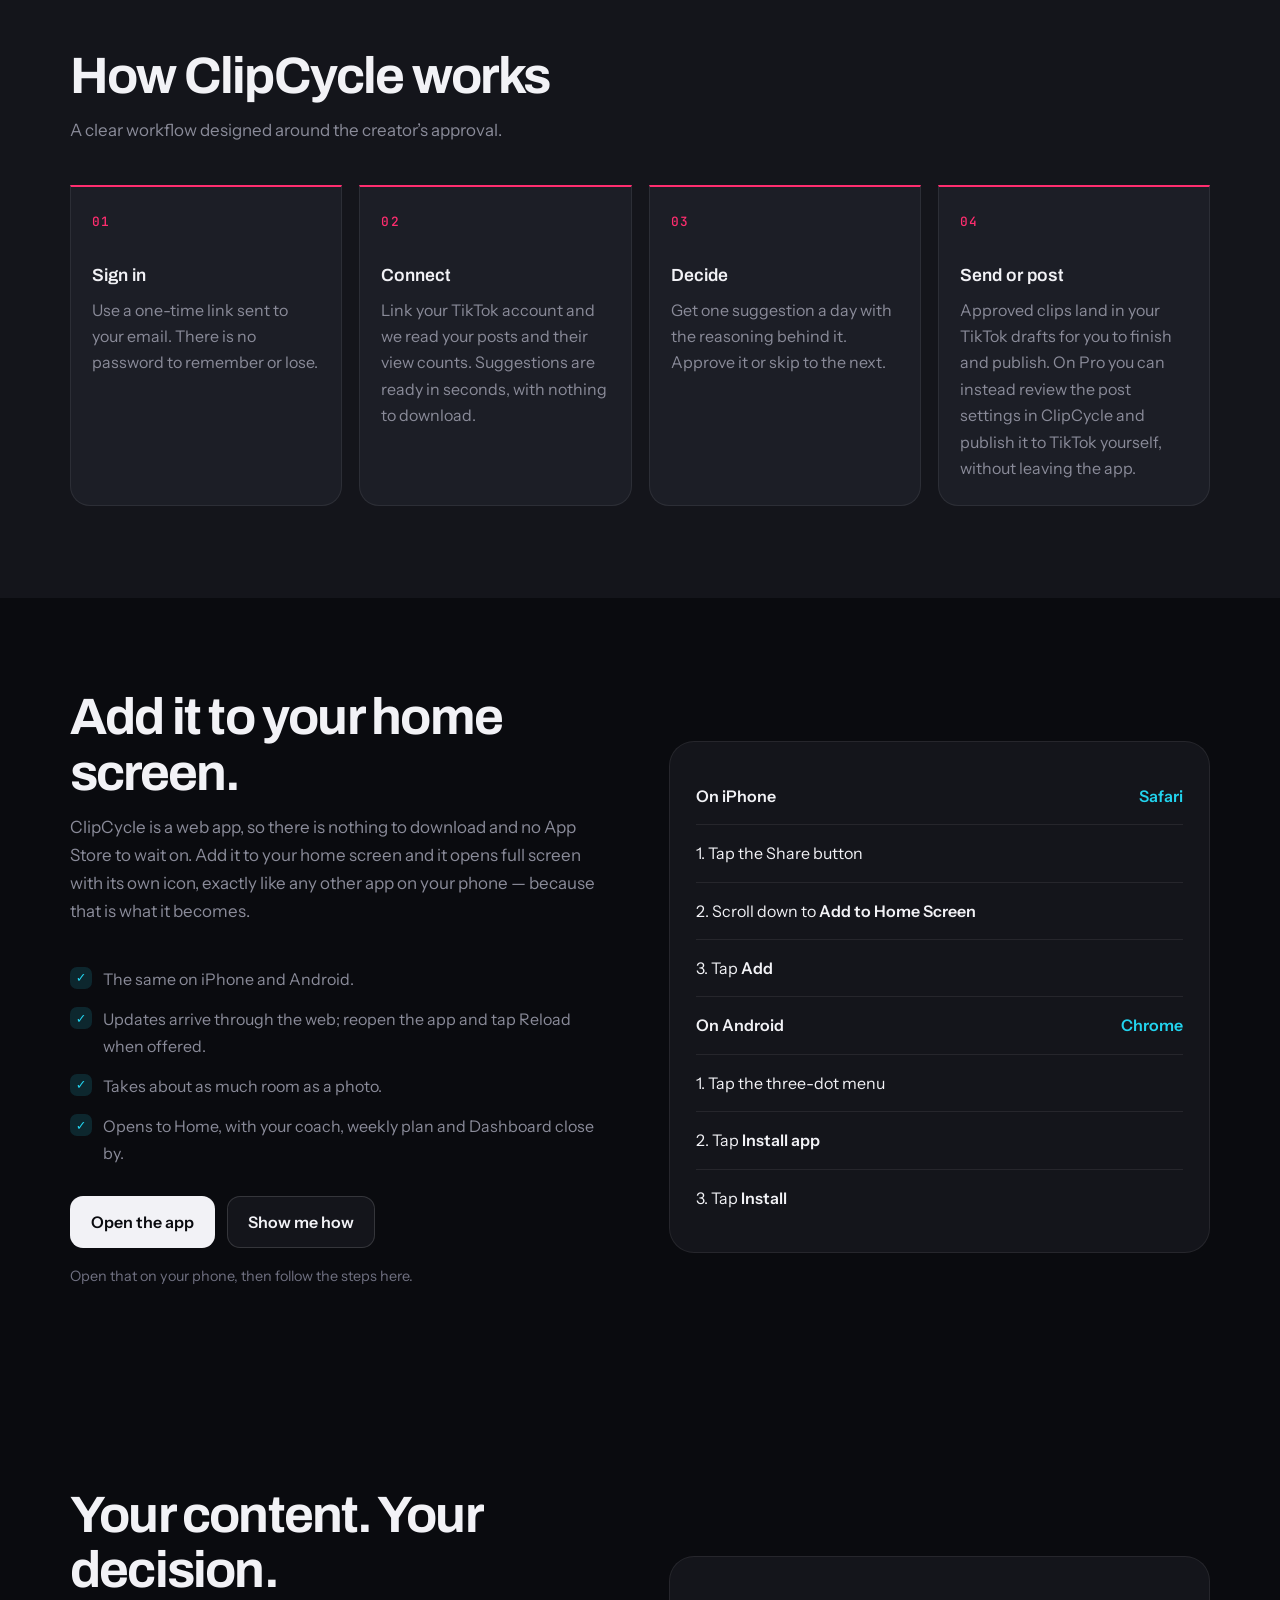
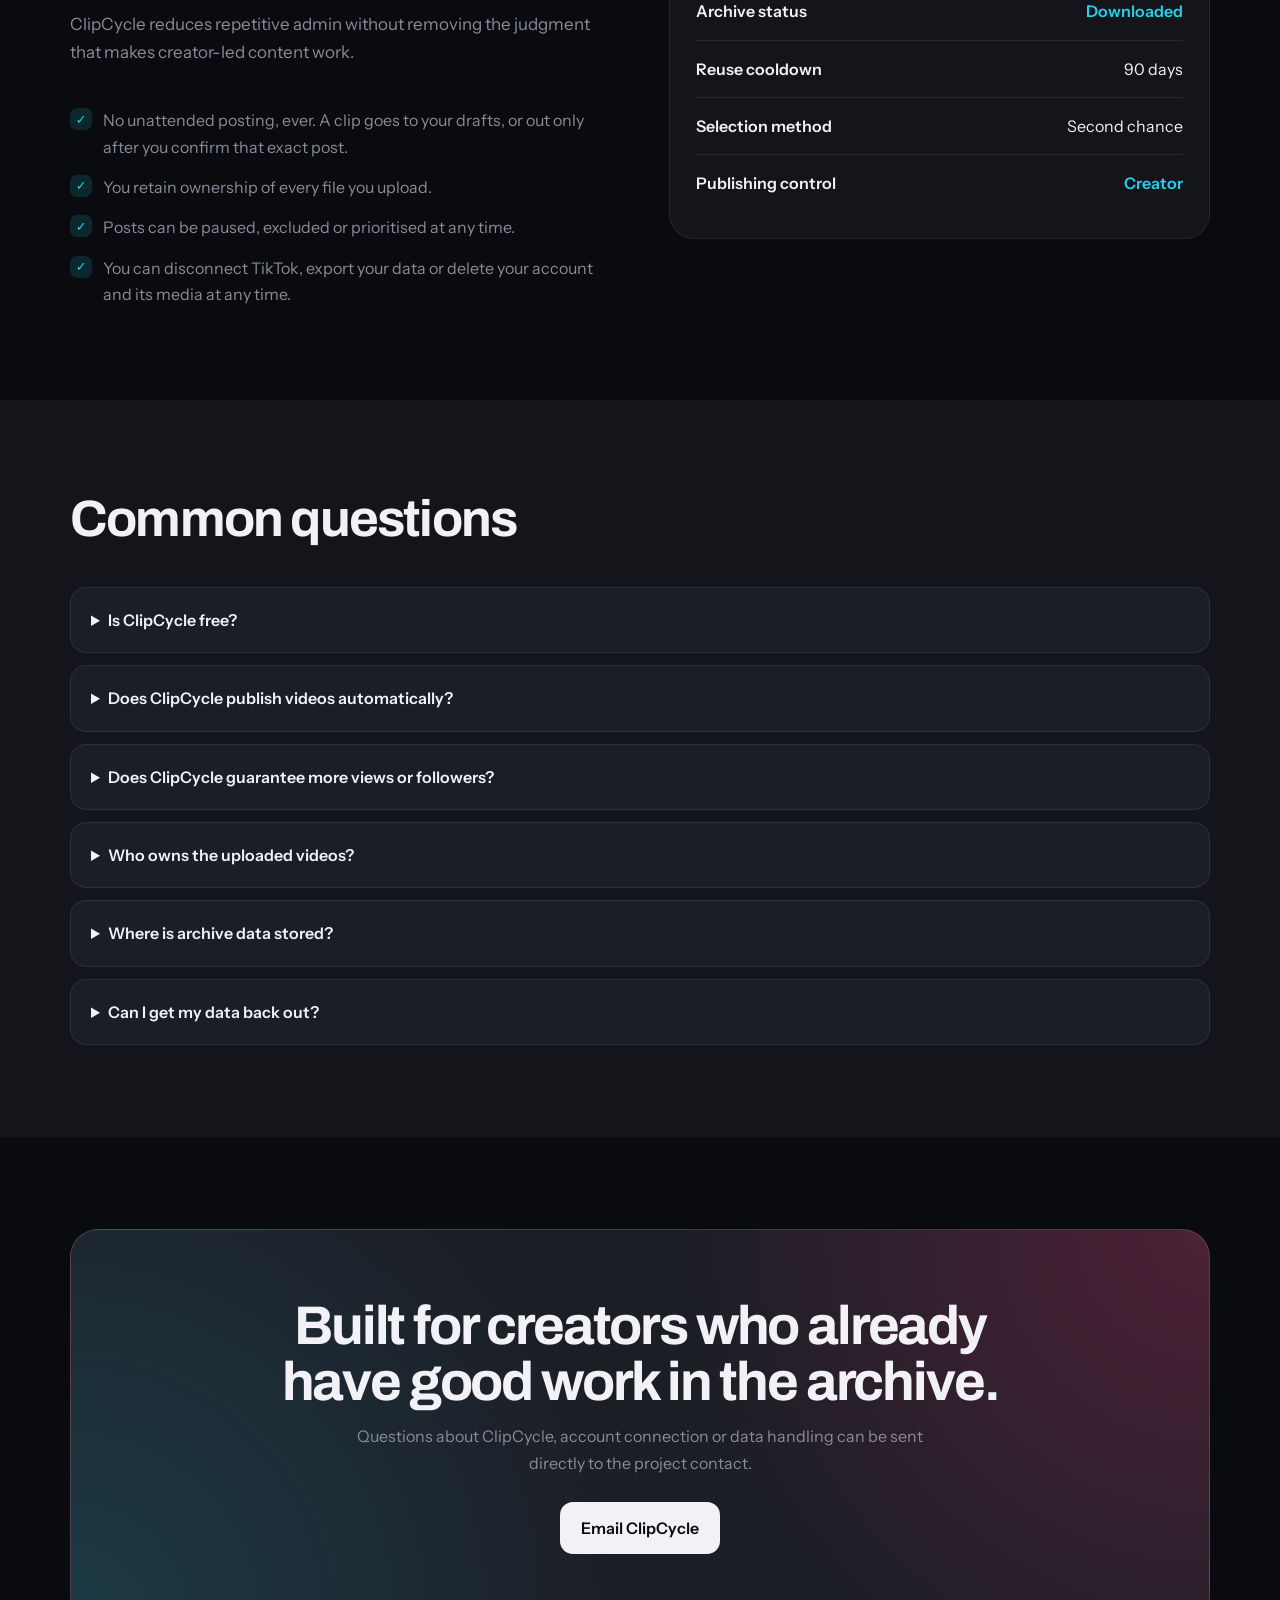
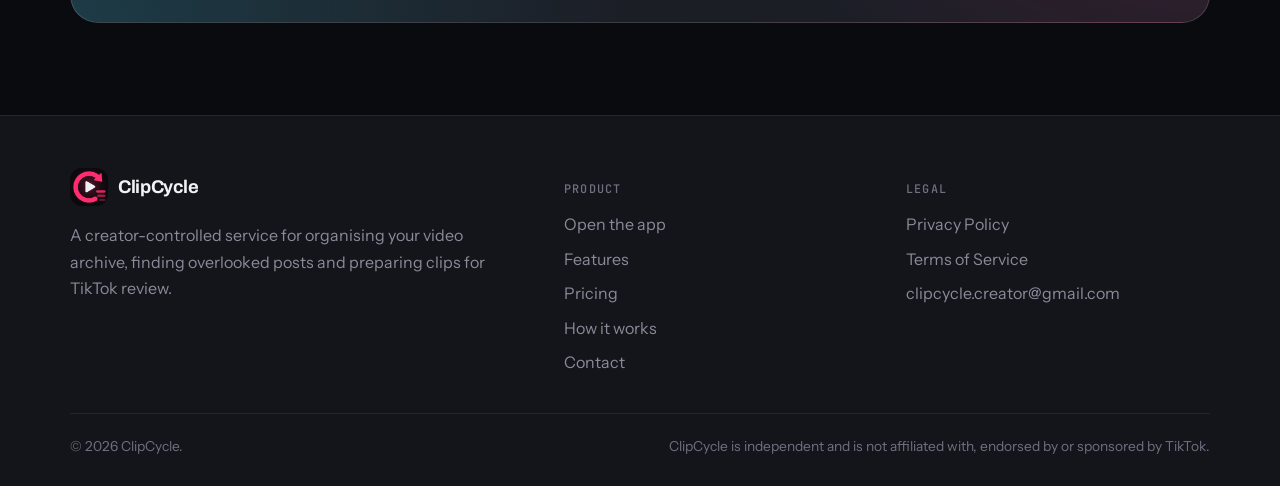
==== commit b7495eef: "Align launch pages with coach, pricing and account privacy" ====
--- a/index.html
+++ b/index.html
@@ -1,9 +1,9 @@
 <!doctype html><html lang="en"><head><meta charset="utf-8"><meta name="viewport" content="width=device-width,initial-scale=1"><meta name="description" content="ClipCycle helps creators archive their videos, find older posts worth revisiting and send selected clips to TikTok for final review."><meta name="theme-color" content="#0a0b0f"><title>Creator video archive and repost planning | ClipCycle</title><link rel="icon" href="favicon.png" type="image/png"><link rel="preconnect" href="https://fonts.googleapis.com"><link rel="preconnect" href="https://fonts.gstatic.com" crossorigin><link href="https://fonts.googleapis.com/css2?family=Archivo:wght@500;600;700&family=Instrument+Sans:wght@400;500;600&family=JetBrains+Mono:wght@400;500&display=swap" rel="stylesheet"><link rel="stylesheet" href="styles.css"></head><body><a class="skip" href="#main">Skip to content</a><header class="header"><div class="container nav"><a class="brand" href="index.html"><span class="mark"><img src="favicon.png" alt="" width="38" height="38"></span><span>ClipCycle</span></a><button class="menu" aria-expanded="false">Menu</button><nav class="links" aria-label="Primary"><a href="index.html" aria-current="page">Home</a><a href="features.html">Features</a><a href="pricing.html">Pricing</a><a href="privacy.html">Privacy</a><a href="terms.html">Terms</a><a href="contact.html" class="contact-link">Contact</a></nav></div></header><main id="main">
-<section class="hero"><div class="container hero-grid"><div><span class="eyebrow">Creator-controlled content recycling</span><h1>Give strong clips a <span>second chance.</span></h1><p class="lead">ClipCycle helps creators archive their own videos, identify older posts worth revisiting, refresh the presentation and send selected clips to TikTok for final editing and publishing.</p><div class="actions"><a class="button primary" href="https://app.clipcycle.co">Open the app</a><a class="button secondary" href="#install" data-install>Install the app</a><a class="button secondary" href="#how">See how it works</a></div><p class="note">Works on iPhone and Android. No App Store, nothing to download.</p><p class="note">You remain in control. Nothing is ever posted without your approval — an approved clip lands in your TikTok drafts, or on Premium goes out only after you confirm it, setting by setting.</p></div><div class="mock"><div class="window"><div class="toolbar"><i class="dot"></i><i class="dot"></i><i class="dot"></i></div><div class="mockbody"><span class="small-label">Today's second-chance post</span><div class="preview">▶</div><div class="fake-row"><div class="fake-lines"><div class="line"></div><div class="line short"></div></div><span class="badge">Ready</span></div></div></div></div></div></section>
+<section class="hero"><div class="container hero-grid"><div><span class="eyebrow">Your content, with a plan</span><h1>Make more of <span>your footage.</span></h1><p class="lead">Get guidance from your coach, plan your week, edit new footage and find older clips worth another run. Track your results and use what you learn to decide what to make next.</p><div class="actions"><a class="button primary" href="https://app.clipcycle.co">Open the app</a><a class="button secondary" href="#install" data-install>Install the app</a><a class="button secondary" href="#how">See how it works</a></div><p class="note">Works on iPhone and Android. No App Store, nothing to download.</p><p class="note">You remain in control. Nothing is ever posted without your approval — an approved clip lands in your TikTok drafts, or on Pro goes out only after you confirm it, setting by setting.</p></div><div class="mock"><div class="window"><div class="toolbar"><i class="dot"></i><i class="dot"></i><i class="dot"></i></div><div class="mockbody"><span class="small-label">Today's second-chance post</span><div class="preview">▶</div><div class="fake-row"><div class="fake-lines"><div class="line"></div><div class="line short"></div></div><span class="badge">Ready</span></div></div></div></div></div></section>
 <section class="trust"><div class="container trust-grid"><div class="trust-item"><span class="trust-icon">✓</span>Final publication stays with the creator</div><div class="trust-item"><span class="trust-icon">⌂</span>Archive stored securely in the EU</div><div class="trust-item"><span class="trust-icon">↻</span>Cooldown and reuse-history controls</div></div></section>
-<section class="section"><div class="container"><div class="heading"><h2>More than reposting the same file.</h2><p>ClipCycle adds structure, context and creator control to the process of revisiting older work.</p></div><div class="cards"><article class="card"><span class="icon">01</span><h3>Build a searchable archive</h3><p>Read your own post history straight from TikTok, archive your media before the export links expire, and keep dates, locations, sounds and engagement details together.</p></article><article class="card"><span class="icon">02</span><h3>Choose posts deliberately</h3><p>Use cooldowns, priority labels and selection modes to avoid repetitive posting and surface overlooked clips.</p></article><article class="card"><span class="icon">03</span><h3>Refresh before publishing</h3><p>Prepare a new hook, caption, hashtags and posting plan before the selected video goes to your TikTok drafts — or, on Premium, straight to TikTok once you confirm it.</p></article></div></div></section>
-<section class="section soft" id="how"><div class="container"><div class="heading"><h2>How ClipCycle works</h2><p>A clear workflow designed around the creator’s approval.</p></div><div class="steps"><article class="step"><h3>Sign in</h3><p>Use a one-time link sent to your email. There is no password to remember or lose.</p></article><article class="step"><h3>Connect</h3><p>Link your TikTok account and we read your posts and their view counts. Suggestions are ready in seconds, with nothing to download.</p></article><article class="step"><h3>Decide</h3><p>Get one suggestion a day with the reasoning behind it. Approve it or skip to the next.</p></article><article class="step"><h3>Send or post</h3><p>Approved clips land in your TikTok drafts for you to finish and publish. On Premium you can instead review the post settings in ClipCycle and publish it to TikTok yourself, without leaving the app.</p></article></div></div></section>
-<section class="section" id="install"><div class="container split"><div><div class="heading"><h2>Add it to your home screen.</h2><p>ClipCycle is a web app, so there is nothing to download and no App Store to wait on. Add it to your home screen and it opens full screen with its own icon, exactly like any other app on your phone &mdash; because that is what it becomes.</p></div><ul class="checks"><li>The same on iPhone and Android.</li><li>Updates itself, so you are always on the current version.</li><li>Takes about as much room as a photo.</li><li>Opens straight to today&rsquo;s suggestion.</li></ul><div class="actions"><a class="button primary" href="https://app.clipcycle.co">Open the app</a><a class="button secondary" href="#install" data-install>Show me how</a></div><p class="note">Open that on your phone, then follow the steps here.</p></div><div class="panel"><div class="panel-row"><strong>On iPhone</strong><span class="good">Safari</span></div><div class="panel-row"><span>1. Tap the Share button</span></div><div class="panel-row"><span>2. Scroll down to <strong>Add to Home Screen</strong></span></div><div class="panel-row"><span>3. Tap <strong>Add</strong></span></div><div class="panel-row"><strong>On Android</strong><span class="good">Chrome</span></div><div class="panel-row"><span>1. Tap the three-dot menu</span></div><div class="panel-row"><span>2. Tap <strong>Install app</strong></span></div><div class="panel-row"><span>3. Tap <strong>Install</strong></span></div></div></div></section><section class="section"><div class="container split"><div><div class="heading"><h2>Your content. Your decision.</h2><p>ClipCycle reduces repetitive admin without removing the judgment that makes creator-led content work.</p></div><ul class="checks"><li>No unattended posting, ever. A clip goes to your drafts, or out only after you confirm that exact post.</li><li>You retain ownership of every file you upload.</li><li>Posts can be paused, excluded or prioritised at any time.</li><li>You can disconnect TikTok, export your data or delete your account and its media at any time.</li></ul></div><div class="panel"><div class="panel-row"><strong>Archive status</strong><span class="good">Downloaded</span></div><div class="panel-row"><strong>Reuse cooldown</strong><span>90 days</span></div><div class="panel-row"><strong>Selection method</strong><span>Second chance</span></div><div class="panel-row"><strong>Publishing control</strong><span class="good">Creator</span></div></div></div></section>
-<section class="section soft"><div class="container"><div class="heading"><h2>Common questions</h2></div><div class="faq"><details><summary>Is ClipCycle free?</summary><p>There is a free plan that imports your posts, archives up to 100 of them and gives you the priority labels, cooldowns and daily prompt. Pro adds unlimited archiving, AI-written hooks and captions, archive insights, TikTok draft delivery and creator-confirmed posting straight to TikTok for €8 a month. Your first five Pro posts are free and need no card. See the <a href="pricing.html">Pricing page</a>.</p></details><details><summary>Does ClipCycle publish videos automatically?</summary><p>No. Nothing is ever posted on a schedule, in the background, or without you. On the Free plan an approved video is sent to your TikTok drafts, and you make the final publishing decision inside TikTok. On Premium you can publish from ClipCycle instead — but only after you grant TikTok’s posting permission, and only once you have confirmed that specific post: its privacy setting, whether comments, Duet and Stitch are allowed, and any commercial-content disclosure. You can leave the feature switched off and keep using drafts.</p></details><details><summary>TikTok says my video is &ldquo;not eligible for the For You feed&rdquo;. What does that mean?</summary><p>It means the video was held out of recommendations rather than removed &mdash; most often under TikTok&rsquo;s originality rules, which cover content reused without creative edits. We have written up <a href="not-eligible.html">what TikTok has actually published about it</a>, what creators report but TikTok has not confirmed, and what to do next.</p></details><details><summary>Does ClipCycle guarantee more views or followers?</summary><p>No. It is an organisation and workflow tool. Reach and performance depend on content, audience response and platform systems.</p></details><details><summary>Who owns the uploaded videos?</summary><p>The creator retains ownership. Users must only process or upload content they own or are authorised to use.</p></details><details><summary>Where is archive data stored?</summary><p>On ClipCycle’s servers in the European Union. Media is held in private storage that is never publicly listable, and previews are served through short-lived signed links. See the <a href="privacy.html">Privacy Policy</a> for the full detail.</p></details><details><summary>Can I get my data back out?</summary><p>Yes. You can export a copy of your data from inside the app, and deleting your account removes your stored media as well as your records.</p></details></div></div></section>
+<section class="section"><div class="container"><div class="heading"><h2>More than reposting the same file.</h2><p>ClipCycle adds structure, context and creator control to the process of revisiting older work.</p></div><div class="cards"><article class="card"><span class="icon">01</span><h3>Build a searchable archive</h3><p>Read your own post history straight from TikTok, archive your media before the export links expire, and keep dates, locations, sounds and engagement details together.</p></article><article class="card"><span class="icon">02</span><h3>Choose posts deliberately</h3><p>Use cooldowns, priority labels and selection modes to avoid repetitive posting and surface overlooked clips.</p></article><article class="card"><span class="icon">03</span><h3>Refresh before publishing</h3><p>Prepare a new hook, caption, hashtags and posting plan before the selected video goes to your TikTok drafts — or, on Pro, straight to TikTok once you confirm it.</p></article></div></div></section>
+<section class="section soft" id="how"><div class="container"><div class="heading"><h2>How ClipCycle works</h2><p>A clear workflow designed around the creator’s approval.</p></div><div class="steps"><article class="step"><h3>Sign in</h3><p>Use a one-time link sent to your email. There is no password to remember or lose.</p></article><article class="step"><h3>Connect</h3><p>Link your TikTok account and we read your posts and their view counts. Suggestions are ready in seconds, with nothing to download.</p></article><article class="step"><h3>Decide</h3><p>Get one suggestion a day with the reasoning behind it. Approve it or skip to the next.</p></article><article class="step"><h3>Send or post</h3><p>Approved clips land in your TikTok drafts for you to finish and publish. On Pro you can instead review the post settings in ClipCycle and publish it to TikTok yourself, without leaving the app.</p></article></div></div></section>
+<section class="section" id="install"><div class="container split"><div><div class="heading"><h2>Add it to your home screen.</h2><p>ClipCycle is a web app, so there is nothing to download and no App Store to wait on. Add it to your home screen and it opens full screen with its own icon, exactly like any other app on your phone &mdash; because that is what it becomes.</p></div><ul class="checks"><li>The same on iPhone and Android.</li><li>Updates arrive through the web; reopen the app and tap Reload when offered.</li><li>Takes about as much room as a photo.</li><li>Opens to Home, with your coach, weekly plan and Dashboard close by.</li></ul><div class="actions"><a class="button primary" href="https://app.clipcycle.co">Open the app</a><a class="button secondary" href="#install" data-install>Show me how</a></div><p class="note">Open that on your phone, then follow the steps here.</p></div><div class="panel"><div class="panel-row"><strong>On iPhone</strong><span class="good">Safari</span></div><div class="panel-row"><span>1. Tap the Share button</span></div><div class="panel-row"><span>2. Scroll down to <strong>Add to Home Screen</strong></span></div><div class="panel-row"><span>3. Tap <strong>Add</strong></span></div><div class="panel-row"><strong>On Android</strong><span class="good">Chrome</span></div><div class="panel-row"><span>1. Tap the three-dot menu</span></div><div class="panel-row"><span>2. Tap <strong>Install app</strong></span></div><div class="panel-row"><span>3. Tap <strong>Install</strong></span></div></div></div></section><section class="section"><div class="container split"><div><div class="heading"><h2>Your content. Your decision.</h2><p>ClipCycle reduces repetitive admin without removing the judgment that makes creator-led content work.</p></div><ul class="checks"><li>No unattended posting, ever. A clip goes to your drafts, or out only after you confirm that exact post.</li><li>You retain ownership of every file you upload.</li><li>Posts can be paused, excluded or prioritised at any time.</li><li>You can disconnect TikTok, export your data or delete your account and its media at any time.</li></ul></div><div class="panel"><div class="panel-row"><strong>Archive status</strong><span class="good">Downloaded</span></div><div class="panel-row"><strong>Reuse cooldown</strong><span>90 days</span></div><div class="panel-row"><strong>Selection method</strong><span>Second chance</span></div><div class="panel-row"><strong>Publishing control</strong><span class="good">Creator</span></div></div></div></section>
+<section class="section soft"><div class="container"><div class="heading"><h2>Common questions</h2></div><div class="faq"><details><summary>Is ClipCycle free?</summary><p>There is a free plan that imports your posts, archives up to 100 of them and gives you the priority labels, cooldowns and daily prompt. Pro archives up to 500 posts and adds AI-written hooks and captions, archive insights, TikTok draft delivery and creator-confirmed posting straight to TikTok for €9.99 a month, or €99.99 a year. Your first five Pro posts are free and need no card. See the <a href="pricing.html">Pricing page</a>.</p></details><details><summary>Does ClipCycle publish videos automatically?</summary><p>No. Nothing is ever posted on a schedule, in the background, or without you. Where draft delivery is available on your plan, an approved video is sent to your TikTok drafts, and you make the final publishing decision inside TikTok. On Pro you can publish from ClipCycle instead — but only after you grant TikTok’s posting permission, and only once you have confirmed that specific post: its privacy setting, whether comments, Duet and Stitch are allowed, and any commercial-content disclosure. You can leave the feature switched off and keep using drafts.</p></details><details><summary>Does ClipCycle guarantee more views or followers?</summary><p>No. It is an organisation and workflow tool. Reach and performance depend on content, audience response and platform systems.</p></details><details><summary>Who owns the uploaded videos?</summary><p>The creator retains ownership. Users must only process or upload content they own or are authorised to use.</p></details><details><summary>Where is archive data stored?</summary><p>On ClipCycle’s servers in the European Union. Media is held in private storage that is never publicly listable, and previews are served through short-lived signed links. See the <a href="privacy.html">Privacy Policy</a> for the full detail.</p></details><details><summary>Can I get my data back out?</summary><p>Yes. In Settings → Account, download your account data as a JSON file. Save your video files separately from Library. Deleting your account closes any subscription and removes your stored media and records.</p></details></div></div></section>
 <section class="section"><div class="container"><div class="cta"><h2>Built for creators who already have good work in the archive.</h2><p>Questions about ClipCycle, account connection or data handling can be sent directly to the project contact.</p><a class="button primary" href="mailto:clipcycle.creator@gmail.com">Email ClipCycle</a></div></div></section>
-</main><footer class="footer"><div class="container"><div class="footer-grid"><div><a class="brand" href="index.html"><span class="mark"><img src="favicon.png" alt="" width="38" height="38"></span><span>ClipCycle</span></a><p>A creator-controlled service for organising your video archive, finding overlooked posts and preparing clips for TikTok review.</p></div><div><h3>Product</h3><div class="footer-links"><a href="https://app.clipcycle.co">Open the app</a><a href="features.html">Features</a><a href="pricing.html">Pricing</a><a href="index.html#how">How it works</a><a href="not-eligible.html">Not eligible for the For You feed?</a><a href="contact.html">Contact</a></div></div><div><h3>Legal</h3><div class="footer-links"><a href="privacy.html">Privacy Policy</a><a href="terms.html">Terms of Service</a><a href="mailto:clipcycle.creator@gmail.com">clipcycle.creator@gmail.com</a></div></div></div><div class="footer-bottom"><span>© <span data-year>2026</span> ClipCycle.</span><span>ClipCycle is independent and is not affiliated with, endorsed by or sponsored by TikTok.</span></div></div></footer><dialog id="install-dialog" class="sheet"><div class="sheet-body"><button class="sheet-close" data-close aria-label="Close">&times;</button><h2>Put ClipCycle on your home screen</h2><p class="sheet-lead">There is nothing to download. Your phone makes the app itself, from the page &mdash; it takes two taps and about a second.</p><div data-platform="ios"><h3>iPhone &amp; iPad <span class="badge">Safari</span></h3><ol class="sheet-steps"><li>Open <strong>app.clipcycle.co</strong> in Safari</li><li>Tap the <strong>Share</strong> button at the bottom</li><li>Scroll down and tap <strong>Add to Home Screen</strong></li><li>Tap <strong>Add</strong></li></ol><p class="sheet-note">It has to be Safari. Chrome on iPhone cannot add to the home screen.</p></div><div data-platform="android"><h3>Android <span class="badge">Chrome</span></h3><ol class="sheet-steps"><li>Open <strong>app.clipcycle.co</strong> in Chrome</li><li>Tap the <strong>three-dot menu</strong>, top right</li><li>Tap <strong>Install app</strong>, or <strong>Add to Home screen</strong></li><li>Tap <strong>Install</strong></li></ol><p class="sheet-note">Chrome often offers this by itself. If a bar appears at the bottom asking to install, that is the same thing &mdash; just tap it.</p></div><p class="install-other" hidden><button class="linkish" data-show-all type="button">Show the steps for the other phone</button></p><p class="sheet-note install-desktop">You are on a computer. It installs here too &mdash; look for the install icon in your address bar &mdash; but ClipCycle is built for a phone, so it is worth opening this page there.</p><div class="sheet-actions"><a class="button primary" href="https://app.clipcycle.co">Open the app</a><button class="button secondary" data-close type="button">Close</button></div></div></dialog><script src="script.js"></script></body></html>
+</main><footer class="footer"><div class="container"><div class="footer-grid"><div><a class="brand" href="index.html"><span class="mark"><img src="favicon.png" alt="" width="38" height="38"></span><span>ClipCycle</span></a><p>A creator-controlled service for organising your video archive, finding overlooked posts and preparing clips for TikTok review.</p></div><div><h3>Product</h3><div class="footer-links"><a href="https://app.clipcycle.co">Open the app</a><a href="features.html">Features</a><a href="pricing.html">Pricing</a><a href="index.html#how">How it works</a><a href="contact.html">Contact</a></div></div><div><h3>Legal</h3><div class="footer-links"><a href="privacy.html">Privacy Policy</a><a href="terms.html">Terms of Service</a><a href="mailto:clipcycle.creator@gmail.com">clipcycle.creator@gmail.com</a></div></div></div><div class="footer-bottom"><span>© <span data-year>2026</span> ClipCycle.</span><span>ClipCycle is independent and is not affiliated with, endorsed by or sponsored by TikTok.</span></div></div></footer><dialog id="install-dialog" class="sheet"><div class="sheet-body"><button class="sheet-close" data-close aria-label="Close">&times;</button><h2>Put ClipCycle on your home screen</h2><p class="sheet-lead">There is nothing to download. Your phone makes the app itself, from the page &mdash; it takes two taps and about a second.</p><div data-platform="ios"><h3>iPhone &amp; iPad <span class="badge">Safari</span></h3><ol class="sheet-steps"><li>Open <strong>app.clipcycle.co</strong> in Safari</li><li>Tap the <strong>Share</strong> button at the bottom</li><li>Scroll down and tap <strong>Add to Home Screen</strong></li><li>Tap <strong>Add</strong></li></ol><p class="sheet-note">It has to be Safari. Chrome on iPhone cannot add to the home screen.</p></div><div data-platform="android"><h3>Android <span class="badge">Chrome</span></h3><ol class="sheet-steps"><li>Open <strong>app.clipcycle.co</strong> in Chrome</li><li>Tap the <strong>three-dot menu</strong>, top right</li><li>Tap <strong>Install app</strong>, or <strong>Add to Home screen</strong></li><li>Tap <strong>Install</strong></li></ol><p class="sheet-note">Chrome often offers this by itself. If a bar appears at the bottom asking to install, that is the same thing &mdash; just tap it.</p></div><p class="install-other" hidden><button class="linkish" data-show-all type="button">Show the steps for the other phone</button></p><p class="sheet-note install-desktop">You are on a computer. It installs here too &mdash; look for the install icon in your address bar &mdash; but ClipCycle is built for a phone, so it is worth opening this page there.</p><div class="sheet-actions"><a class="button primary" href="https://app.clipcycle.co">Open the app</a><button class="button secondary" data-close type="button">Close</button></div></div></dialog><script src="script.js"></script></body></html>
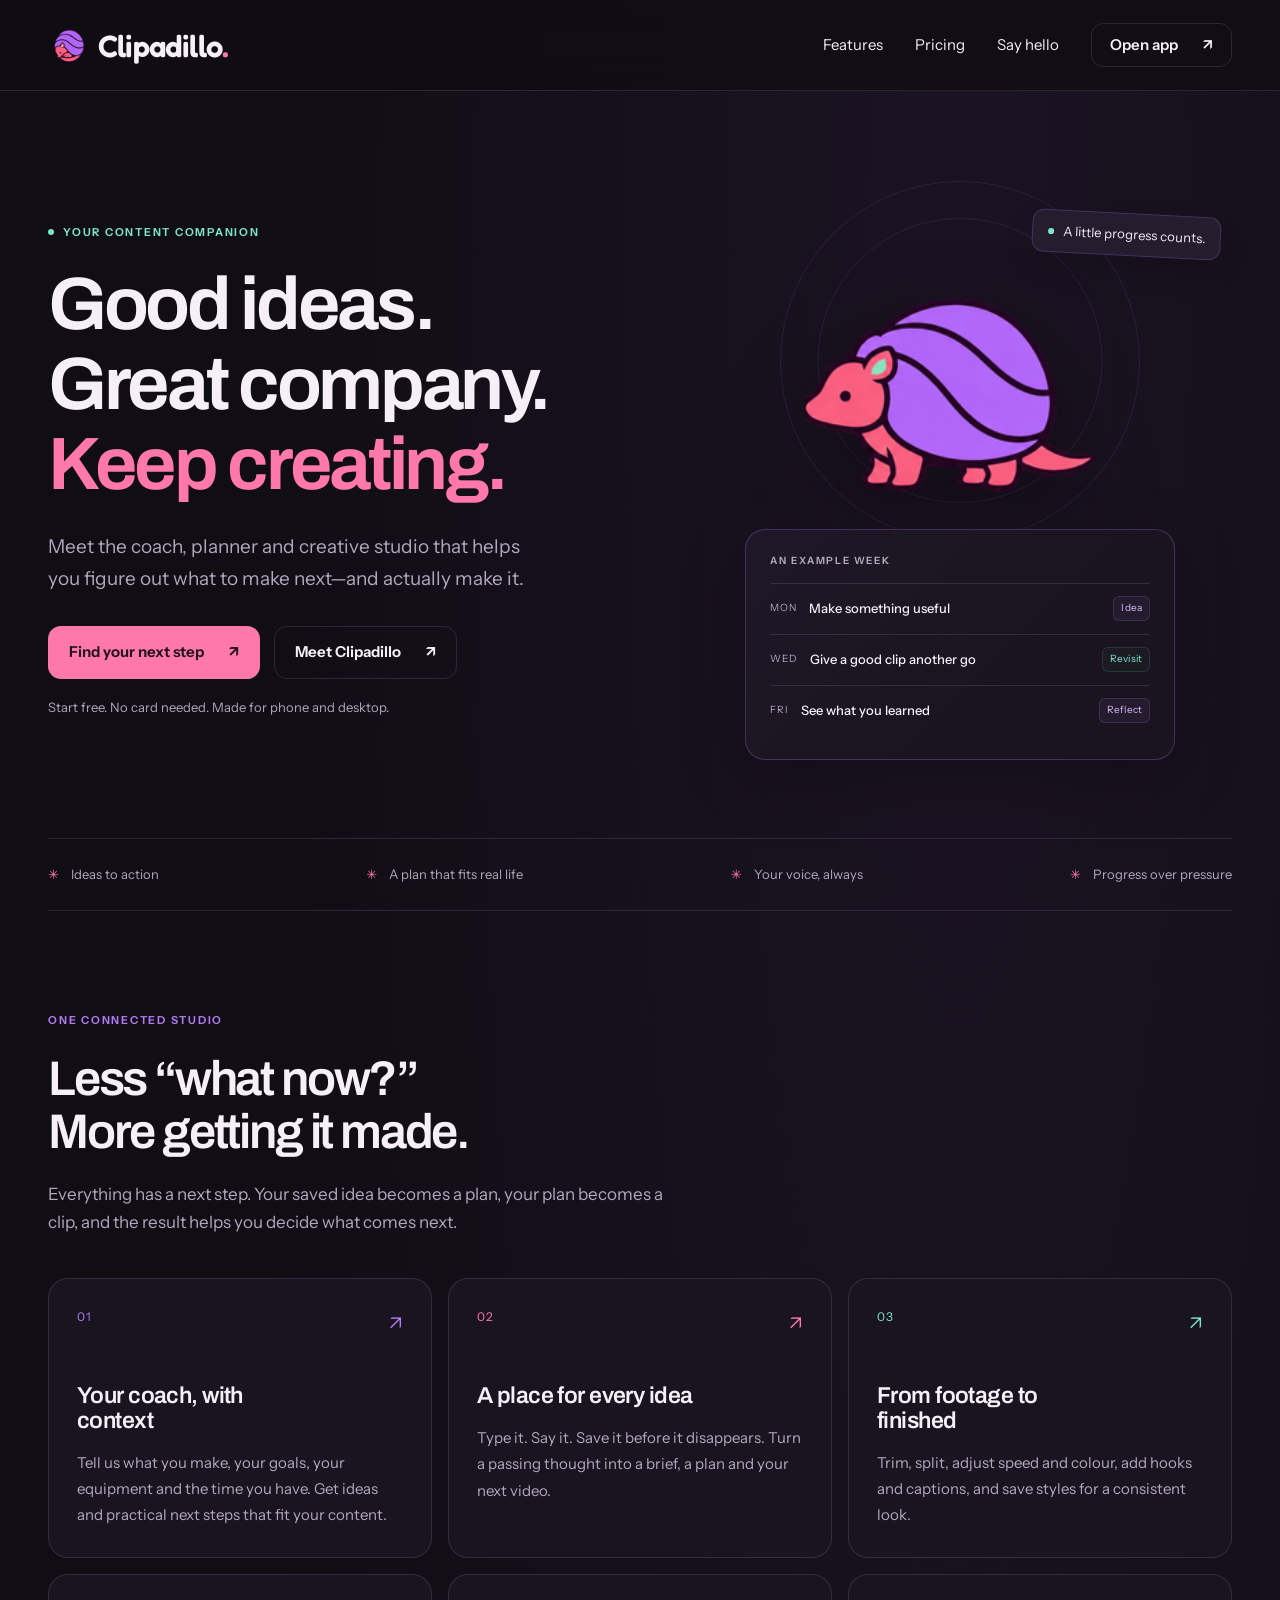
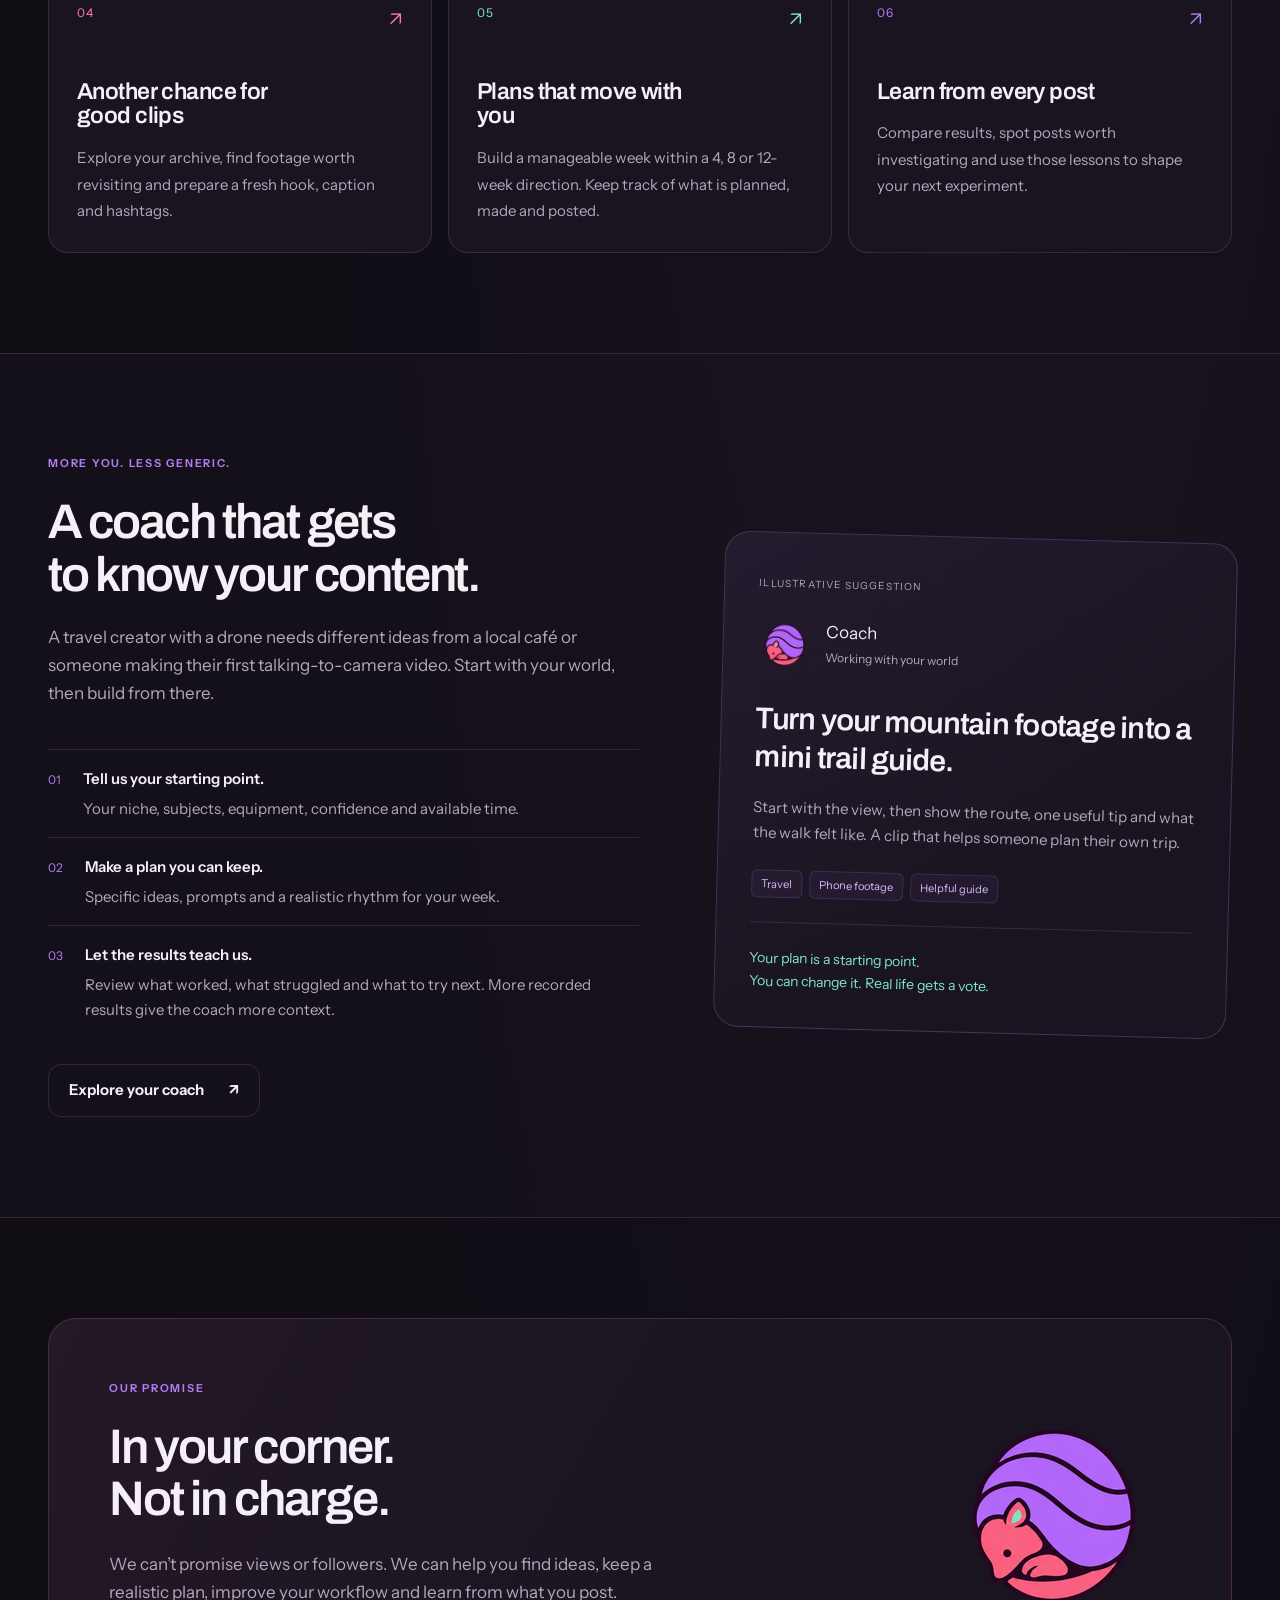
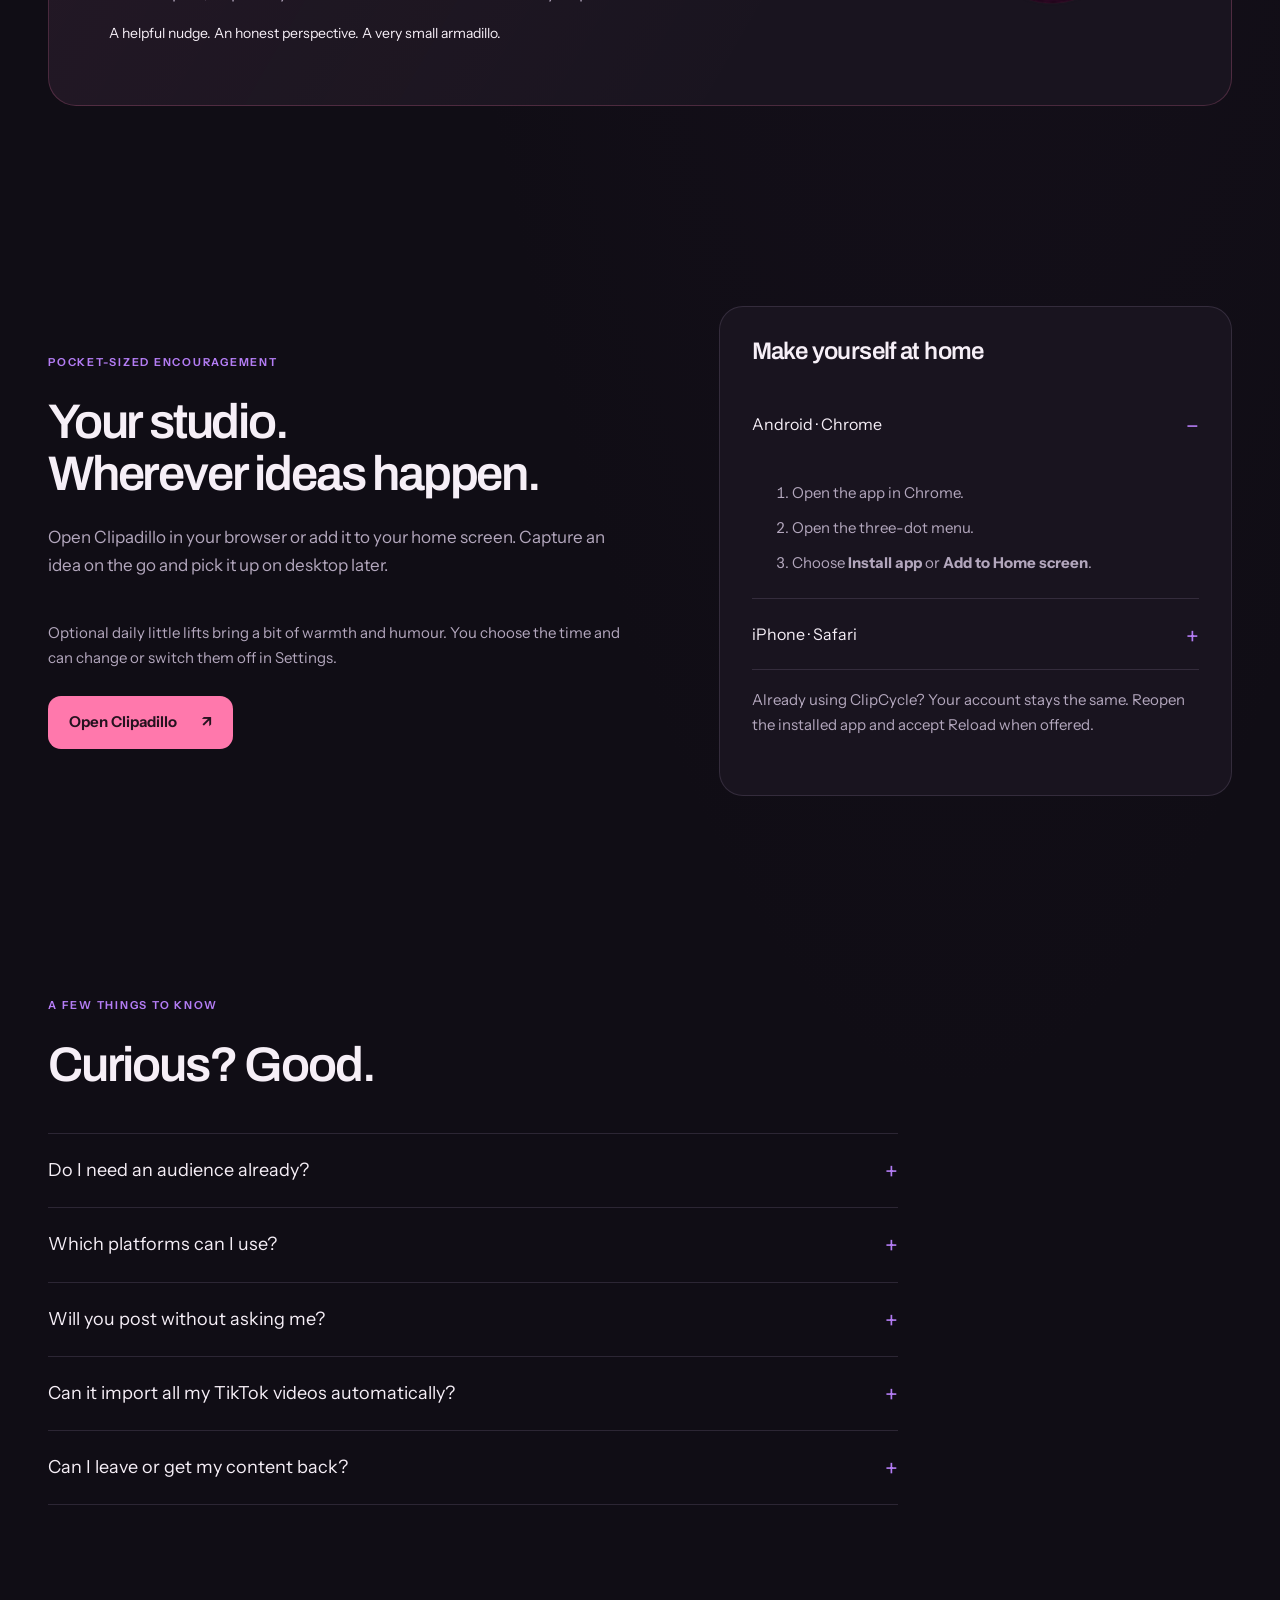
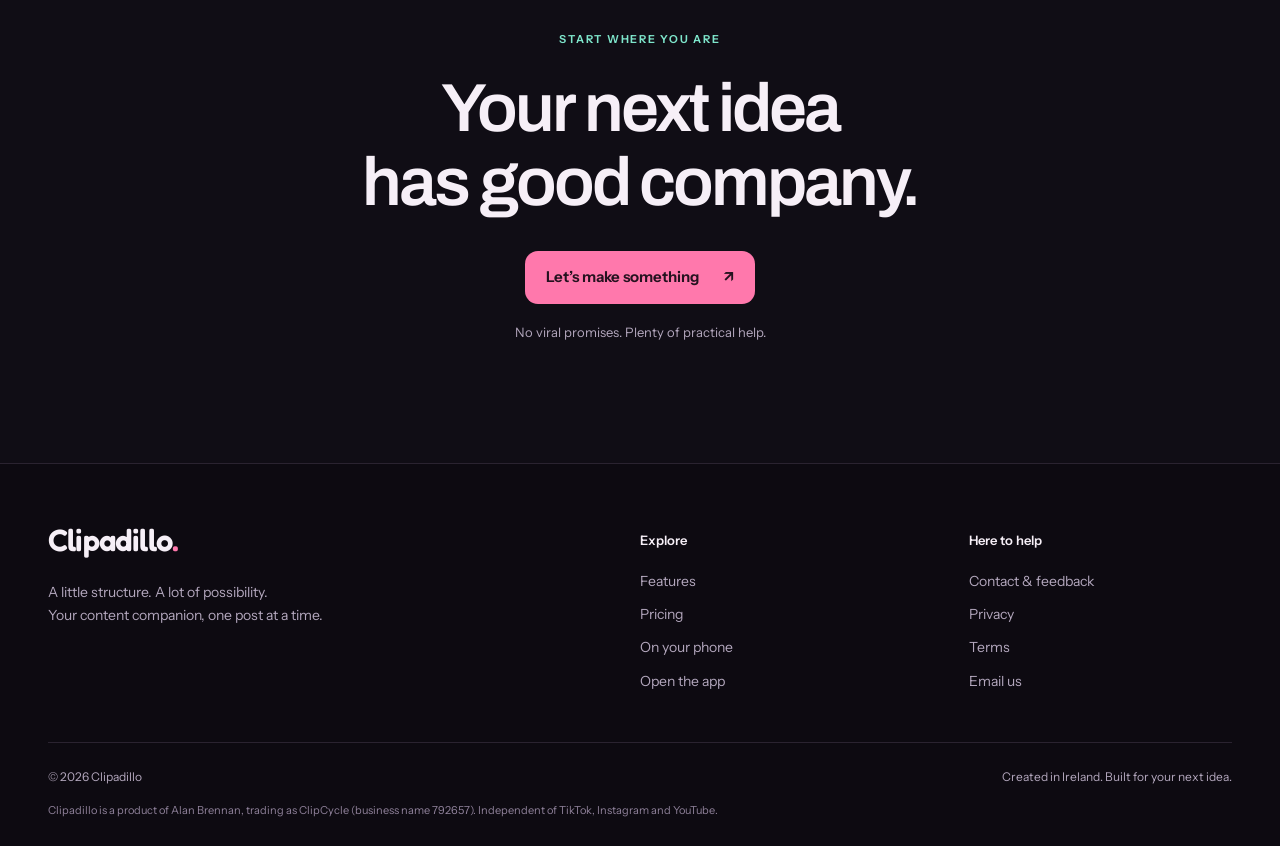
==== commit 3fc746cf: "Rebrand the website for Clipadillo and explain the connected creator workflow" ====
--- a/index.html
+++ b/index.html
@@ -1,9 +1,11 @@
-<!doctype html><html lang="en"><head><meta charset="utf-8"><meta name="viewport" content="width=device-width,initial-scale=1"><meta name="description" content="ClipCycle helps creators archive their videos, find older posts worth revisiting and send selected clips to TikTok for final review."><meta name="theme-color" content="#0a0b0f"><title>Creator video archive and repost planning | ClipCycle</title><link rel="icon" href="favicon.png" type="image/png"><link rel="preconnect" href="https://fonts.googleapis.com"><link rel="preconnect" href="https://fonts.gstatic.com" crossorigin><link href="https://fonts.googleapis.com/css2?family=Archivo:wght@500;600;700&family=Instrument+Sans:wght@400;500;600&family=JetBrains+Mono:wght@400;500&display=swap" rel="stylesheet"><link rel="stylesheet" href="styles.css"></head><body><a class="skip" href="#main">Skip to content</a><header class="header"><div class="container nav"><a class="brand" href="index.html"><span class="mark"><img src="favicon.png" alt="" width="38" height="38"></span><span>ClipCycle</span></a><button class="menu" aria-expanded="false">Menu</button><nav class="links" aria-label="Primary"><a href="index.html" aria-current="page">Home</a><a href="features.html">Features</a><a href="pricing.html">Pricing</a><a href="privacy.html">Privacy</a><a href="terms.html">Terms</a><a href="contact.html" class="contact-link">Contact</a></nav></div></header><main id="main">
-<section class="hero"><div class="container hero-grid"><div><span class="eyebrow">Your content, with a plan</span><h1>Make more of <span>your footage.</span></h1><p class="lead">Get guidance from your coach, plan your week, edit new footage and find older clips worth another run. Track your results and use what you learn to decide what to make next.</p><div class="actions"><a class="button primary" href="https://app.clipcycle.co">Open the app</a><a class="button secondary" href="#install" data-install>Install the app</a><a class="button secondary" href="#how">See how it works</a></div><p class="note">Works on iPhone and Android. No App Store, nothing to download.</p><p class="note">You remain in control. Nothing is ever posted without your approval — an approved clip lands in your TikTok drafts, or on Pro goes out only after you confirm it, setting by setting.</p></div><div class="mock"><div class="window"><div class="toolbar"><i class="dot"></i><i class="dot"></i><i class="dot"></i></div><div class="mockbody"><span class="small-label">Today's second-chance post</span><div class="preview">▶</div><div class="fake-row"><div class="fake-lines"><div class="line"></div><div class="line short"></div></div><span class="badge">Ready</span></div></div></div></div></div></section>
-<section class="trust"><div class="container trust-grid"><div class="trust-item"><span class="trust-icon">✓</span>Final publication stays with the creator</div><div class="trust-item"><span class="trust-icon">⌂</span>Archive stored securely in the EU</div><div class="trust-item"><span class="trust-icon">↻</span>Cooldown and reuse-history controls</div></div></section>
-<section class="section"><div class="container"><div class="heading"><h2>More than reposting the same file.</h2><p>ClipCycle adds structure, context and creator control to the process of revisiting older work.</p></div><div class="cards"><article class="card"><span class="icon">01</span><h3>Build a searchable archive</h3><p>Read your own post history straight from TikTok, archive your media before the export links expire, and keep dates, locations, sounds and engagement details together.</p></article><article class="card"><span class="icon">02</span><h3>Choose posts deliberately</h3><p>Use cooldowns, priority labels and selection modes to avoid repetitive posting and surface overlooked clips.</p></article><article class="card"><span class="icon">03</span><h3>Refresh before publishing</h3><p>Prepare a new hook, caption, hashtags and posting plan before the selected video goes to your TikTok drafts — or, on Pro, straight to TikTok once you confirm it.</p></article></div></div></section>
-<section class="section soft" id="how"><div class="container"><div class="heading"><h2>How ClipCycle works</h2><p>A clear workflow designed around the creator’s approval.</p></div><div class="steps"><article class="step"><h3>Sign in</h3><p>Use a one-time link sent to your email. There is no password to remember or lose.</p></article><article class="step"><h3>Connect</h3><p>Link your TikTok account and we read your posts and their view counts. Suggestions are ready in seconds, with nothing to download.</p></article><article class="step"><h3>Decide</h3><p>Get one suggestion a day with the reasoning behind it. Approve it or skip to the next.</p></article><article class="step"><h3>Send or post</h3><p>Approved clips land in your TikTok drafts for you to finish and publish. On Pro you can instead review the post settings in ClipCycle and publish it to TikTok yourself, without leaving the app.</p></article></div></div></section>
-<section class="section" id="install"><div class="container split"><div><div class="heading"><h2>Add it to your home screen.</h2><p>ClipCycle is a web app, so there is nothing to download and no App Store to wait on. Add it to your home screen and it opens full screen with its own icon, exactly like any other app on your phone &mdash; because that is what it becomes.</p></div><ul class="checks"><li>The same on iPhone and Android.</li><li>Updates arrive through the web; reopen the app and tap Reload when offered.</li><li>Takes about as much room as a photo.</li><li>Opens to Home, with your coach, weekly plan and Dashboard close by.</li></ul><div class="actions"><a class="button primary" href="https://app.clipcycle.co">Open the app</a><a class="button secondary" href="#install" data-install>Show me how</a></div><p class="note">Open that on your phone, then follow the steps here.</p></div><div class="panel"><div class="panel-row"><strong>On iPhone</strong><span class="good">Safari</span></div><div class="panel-row"><span>1. Tap the Share button</span></div><div class="panel-row"><span>2. Scroll down to <strong>Add to Home Screen</strong></span></div><div class="panel-row"><span>3. Tap <strong>Add</strong></span></div><div class="panel-row"><strong>On Android</strong><span class="good">Chrome</span></div><div class="panel-row"><span>1. Tap the three-dot menu</span></div><div class="panel-row"><span>2. Tap <strong>Install app</strong></span></div><div class="panel-row"><span>3. Tap <strong>Install</strong></span></div></div></div></section><section class="section"><div class="container split"><div><div class="heading"><h2>Your content. Your decision.</h2><p>ClipCycle reduces repetitive admin without removing the judgment that makes creator-led content work.</p></div><ul class="checks"><li>No unattended posting, ever. A clip goes to your drafts, or out only after you confirm that exact post.</li><li>You retain ownership of every file you upload.</li><li>Posts can be paused, excluded or prioritised at any time.</li><li>You can disconnect TikTok, export your data or delete your account and its media at any time.</li></ul></div><div class="panel"><div class="panel-row"><strong>Archive status</strong><span class="good">Downloaded</span></div><div class="panel-row"><strong>Reuse cooldown</strong><span>90 days</span></div><div class="panel-row"><strong>Selection method</strong><span>Second chance</span></div><div class="panel-row"><strong>Publishing control</strong><span class="good">Creator</span></div></div></div></section>
-<section class="section soft"><div class="container"><div class="heading"><h2>Common questions</h2></div><div class="faq"><details><summary>Is ClipCycle free?</summary><p>There is a free plan that imports your posts, archives up to 100 of them and gives you the priority labels, cooldowns and daily prompt. Pro archives up to 500 posts and adds AI-written hooks and captions, archive insights, TikTok draft delivery and creator-confirmed posting straight to TikTok for €9.99 a month, or €99.99 a year. Your first five Pro posts are free and need no card. See the <a href="pricing.html">Pricing page</a>.</p></details><details><summary>Does ClipCycle publish videos automatically?</summary><p>No. Nothing is ever posted on a schedule, in the background, or without you. Where draft delivery is available on your plan, an approved video is sent to your TikTok drafts, and you make the final publishing decision inside TikTok. On Pro you can publish from ClipCycle instead — but only after you grant TikTok’s posting permission, and only once you have confirmed that specific post: its privacy setting, whether comments, Duet and Stitch are allowed, and any commercial-content disclosure. You can leave the feature switched off and keep using drafts.</p></details><details><summary>Does ClipCycle guarantee more views or followers?</summary><p>No. It is an organisation and workflow tool. Reach and performance depend on content, audience response and platform systems.</p></details><details><summary>Who owns the uploaded videos?</summary><p>The creator retains ownership. Users must only process or upload content they own or are authorised to use.</p></details><details><summary>Where is archive data stored?</summary><p>On ClipCycle’s servers in the European Union. Media is held in private storage that is never publicly listable, and previews are served through short-lived signed links. See the <a href="privacy.html">Privacy Policy</a> for the full detail.</p></details><details><summary>Can I get my data back out?</summary><p>Yes. In Settings → Account, download your account data as a JSON file. Save your video files separately from Library. Deleting your account closes any subscription and removes your stored media and records.</p></details></div></div></section>
-<section class="section"><div class="container"><div class="cta"><h2>Built for creators who already have good work in the archive.</h2><p>Questions about ClipCycle, account connection or data handling can be sent directly to the project contact.</p><a class="button primary" href="mailto:clipcycle.creator@gmail.com">Email ClipCycle</a></div></div></section>
-</main><footer class="footer"><div class="container"><div class="footer-grid"><div><a class="brand" href="index.html"><span class="mark"><img src="favicon.png" alt="" width="38" height="38"></span><span>ClipCycle</span></a><p>A creator-controlled service for organising your video archive, finding overlooked posts and preparing clips for TikTok review.</p></div><div><h3>Product</h3><div class="footer-links"><a href="https://app.clipcycle.co">Open the app</a><a href="features.html">Features</a><a href="pricing.html">Pricing</a><a href="index.html#how">How it works</a><a href="contact.html">Contact</a></div></div><div><h3>Legal</h3><div class="footer-links"><a href="privacy.html">Privacy Policy</a><a href="terms.html">Terms of Service</a><a href="mailto:clipcycle.creator@gmail.com">clipcycle.creator@gmail.com</a></div></div></div><div class="footer-bottom"><span>© <span data-year>2026</span> ClipCycle.</span><span>ClipCycle is independent and is not affiliated with, endorsed by or sponsored by TikTok.</span></div></div></footer><dialog id="install-dialog" class="sheet"><div class="sheet-body"><button class="sheet-close" data-close aria-label="Close">&times;</button><h2>Put ClipCycle on your home screen</h2><p class="sheet-lead">There is nothing to download. Your phone makes the app itself, from the page &mdash; it takes two taps and about a second.</p><div data-platform="ios"><h3>iPhone &amp; iPad <span class="badge">Safari</span></h3><ol class="sheet-steps"><li>Open <strong>app.clipcycle.co</strong> in Safari</li><li>Tap the <strong>Share</strong> button at the bottom</li><li>Scroll down and tap <strong>Add to Home Screen</strong></li><li>Tap <strong>Add</strong></li></ol><p class="sheet-note">It has to be Safari. Chrome on iPhone cannot add to the home screen.</p></div><div data-platform="android"><h3>Android <span class="badge">Chrome</span></h3><ol class="sheet-steps"><li>Open <strong>app.clipcycle.co</strong> in Chrome</li><li>Tap the <strong>three-dot menu</strong>, top right</li><li>Tap <strong>Install app</strong>, or <strong>Add to Home screen</strong></li><li>Tap <strong>Install</strong></li></ol><p class="sheet-note">Chrome often offers this by itself. If a bar appears at the bottom asking to install, that is the same thing &mdash; just tap it.</p></div><p class="install-other" hidden><button class="linkish" data-show-all type="button">Show the steps for the other phone</button></p><p class="sheet-note install-desktop">You are on a computer. It installs here too &mdash; look for the install icon in your address bar &mdash; but ClipCycle is built for a phone, so it is worth opening this page there.</p><div class="sheet-actions"><a class="button primary" href="https://app.clipcycle.co">Open the app</a><button class="button secondary" data-close type="button">Close</button></div></div></dialog><script src="script.js"></script></body></html>
+<!doctype html>
+<html lang="en"><head><meta charset="utf-8"><meta name="viewport" content="width=device-width,initial-scale=1"><meta name="description" content="A tailored creator coach, plans, ideas, editing and results. Clipadillo helps you decide what to make next and keep creating."><meta name="theme-color" content="#100d15"><title>Your content, with a little company | Clipadillo</title><link rel="canonical" href="https://getclipadillo.com/"><meta property="og:title" content="Your content, with a little company | Clipadillo"><meta property="og:description" content="A tailored creator coach, plans, ideas, editing and results. Clipadillo helps you decide what to make next and keep creating."><meta property="og:type" content="website"><meta property="og:url" content="https://getclipadillo.com/"><meta property="og:image" content="https://getclipadillo.com/assets/mark.png"><link rel="icon" href="favicon.png?v=clipadillo-1" type="image/png"><link rel="stylesheet" href="styles.css"></head>
+<body><a class="skip" href="#main">Skip to content</a><header class="header"><div class="container nav"><a class="brand" href="index.html" aria-label="Clipadillo home"><img src="assets/curled.webp" alt="" width="42" height="42">Clipadillo<span class="brand-dot">.</span></a><button class="menu" aria-expanded="false" aria-controls="navigation" type="button">Menu</button><nav class="links" id="navigation" aria-label="Main navigation"><a href="features.html">Features</a><a href="pricing.html">Pricing</a><a href="contact.html">Say hello</a><a class="nav-app" href="https://app.clipcycle.co">Open app <span aria-hidden="true">↗</span></a></nav></div></header>
+<main id="main"><section class="hero container"><div class="hero-copy"><span class="eyebrow"><i></i> Your content companion</span><h1>Good ideas.<br>Great company.<br><em>Keep creating.</em></h1><p class="lead">Meet the coach, planner and creative studio that helps you figure out what to make next—and actually make it.</p><div class="actions"><a class="button primary" href="https://app.clipcycle.co">Find your next step<span aria-hidden="true">↗</span></a><a class="button quiet" href="#how">Meet Clipadillo<span aria-hidden="true">↗</span></a></div><p class="small-note">Start free. No card needed. Made for phone and desktop.</p></div><div class="hero-art"><div class="orbit orbit-one"></div><div class="orbit orbit-two"></div><span class="float-note note-top"><span class="mint-dot"></span> A little progress counts.</span><img class="hero-mascot" src="assets/hello.webp" alt="Clipadillo, your pink and violet armadillo companion" width="224" height="224"><div class="hero-plan"><span class="eyebrow">An example week</span><div><span class="day">MON</span><strong>Make something useful</strong><span class="mini-tag">Idea</span></div><div><span class="day">WED</span><strong>Give a good clip another go</strong><span class="mini-tag mint">Revisit</span></div><div><span class="day">FRI</span><strong>See what you learned</strong><span class="mini-tag">Reflect</span></div></div></div></section>
+<div class="container"><div class="value-strip"><span>Ideas to action</span><span>A plan that fits real life</span><span>Your voice, always</span><span>Progress over pressure</span></div></div>
+<section class="section container" id="how"><div class="section-heading"><span class="eyebrow">One connected studio</span><h2>Less “what now?”<br>More getting it made.</h2><p>Everything has a next step. Your saved idea becomes a plan, your plan becomes a clip, and the result helps you decide what comes next.</p></div><div class="feature-grid"><a class="feature-card violet" href="features.html#coach"><span class="feature-number">01<span aria-hidden="true">↗</span></span><h3>Your coach, with context</h3><p>Tell us what you make, your goals, your equipment and the time you have. Get ideas and practical next steps that fit your content.</p></a><a class="feature-card pink" href="features.html#ideas"><span class="feature-number">02<span aria-hidden="true">↗</span></span><h3>A place for every idea</h3><p>Type it. Say it. Save it before it disappears. Turn a passing thought into a brief, a plan and your next video.</p></a><a class="feature-card mint" href="features.html#editor"><span class="feature-number">03<span aria-hidden="true">↗</span></span><h3>From footage to finished</h3><p>Trim, split, adjust speed and colour, add hooks and captions, and save styles for a consistent look.</p></a><a class="feature-card pink" href="features.html#reposts"><span class="feature-number">04<span aria-hidden="true">↗</span></span><h3>Another chance for good clips</h3><p>Explore your archive, find footage worth revisiting and prepare a fresh hook, caption and hashtags.</p></a><a class="feature-card mint" href="features.html#plans"><span class="feature-number">05<span aria-hidden="true">↗</span></span><h3>Plans that move with you</h3><p>Build a manageable week within a 4, 8 or 12-week direction. Keep track of what is planned, made and posted.</p></a><a class="feature-card violet" href="features.html#results"><span class="feature-number">06<span aria-hidden="true">↗</span></span><h3>Learn from every post</h3><p>Compare results, spot posts worth investigating and use those lessons to shape your next experiment.</p></a></div></section><section class="section coach-section"><div class="container split"><div><div class="section-heading"><span class="eyebrow">More you. Less generic.</span><h2>A coach that gets<br>to know your content.</h2><p>A travel creator with a drone needs different ideas from a local café or someone making their first talking-to-camera video. Start with your world, then build from there.</p></div><div class="text-steps"><div><span>01</span><p><strong>Tell us your starting point.</strong>Your niche, subjects, equipment, confidence and available time.</p></div><div><span>02</span><p><strong>Make a plan you can keep.</strong>Specific ideas, prompts and a realistic rhythm for your week.</p></div><div><span>03</span><p><strong>Let the results teach us.</strong>Review what worked, what struggled and what to try next. More recorded results give the coach more context.</p></div></div><a class="button quiet" href="features.html#coach">Explore your coach<span aria-hidden="true">↗</span></a></div><aside class="coach-example"><span class="example-label">Illustrative suggestion</span><div class="example-header"><img src="assets/curled.webp" alt="" width="54" height="54"><span>Coach<br><small>Working with your world</small></span></div><h3>Turn your mountain footage into a mini trail guide.</h3><p>Start with the view, then show the route, one useful tip and what the walk felt like. A clip that helps someone plan their own trip.</p><div class="example-tags"><span>Travel</span><span>Phone footage</span><span>Helpful guide</span></div><div class="coach-note">Your plan is a starting point.<br>You can change it. Real life gets a vote.</div></aside></div></section>
+<section class="section container"><div class="promise"><div><span class="eyebrow">Our promise</span><h2>In your corner.<br>Not in charge.</h2><p>We can’t promise views or followers. We can help you find ideas, keep a realistic plan, improve your workflow and learn from what you post.</p><p class="promise-end">A helpful nudge. An honest perspective. A very small armadillo.</p></div><img src="assets/curled.webp" alt="Clipadillo curled into a ball" width="224" height="224"></div></section>
+<section class="section container" id="install"><div class="split"><div><div class="section-heading"><span class="eyebrow">Pocket-sized encouragement</span><h2>Your studio.<br>Wherever ideas happen.</h2><p>Open Clipadillo in your browser or add it to your home screen. Capture an idea on the go and pick it up on desktop later.</p></div><p>Optional daily little lifts bring a bit of warmth and humour. You choose the time and can change or switch them off in Settings.</p><a class="button primary" href="https://app.clipcycle.co">Open Clipadillo<span aria-hidden="true">↗</span></a></div><div class="install-panel"><h3>Make yourself at home</h3><details open><summary>Android · Chrome</summary><ol><li>Open the app in Chrome.</li><li>Open the three-dot menu.</li><li>Choose <strong>Install app</strong> or <strong>Add to Home screen</strong>.</li></ol></details><details><summary>iPhone · Safari</summary><ol><li>Open the app in Safari.</li><li>Tap <strong>Share</strong>.</li><li>Choose <strong>Add to Home Screen</strong>, then <strong>Add</strong>.</li></ol></details><p class="small-note">Already using ClipCycle? Your account stays the same. Reopen the installed app and accept Reload when offered.</p></div></div></section>
+<section class="section container"><div class="section-heading"><span class="eyebrow">A few things to know</span><h2>Curious? Good.</h2></div><div class="faq"><details><summary>Do I need an audience already?</summary><p>No. Beginners can start with their goals, interests and available equipment. Established creators can bring their post history and recorded results into the process.</p></details><details><summary>Which platforms can I use?</summary><p>TikTok connects today. You can also plan and prepare content for Instagram and YouTube Shorts, then export, post and record results manually. Direct connections for those platforms are coming soon.</p></details><details><summary>Will you post without asking me?</summary><p>No. You choose what to send to TikTok drafts, and direct posting requires your review and confirmation for each post. A plan is not an unattended publishing schedule.</p></details><details><summary>Can it import all my TikTok videos automatically?</summary><p>Connecting TikTok can bring in supported account and post information. Media availability depends on the available import route; you can also upload your own footage. A separate automatic video import connection is in preparation and is not live yet.</p></details><details><summary>Can I leave or get my content back?</summary><p>Yes. Manage your subscription, download account data and request account deletion in Settings. Download video files separately from Library. See the <a href="privacy.html">Privacy Policy</a> for details.</p></details></div></section>
+<section class="container closing"><span class="eyebrow">Start where you are</span><h2>Your next idea<br>has good company.</h2><a class="button primary" href="https://app.clipcycle.co">Let’s make something<span aria-hidden="true">↗</span></a><p class="small-note">No viral promises. Plenty of practical help.</p></section></main>
+<footer class="footer"><div class="container"><div class="footer-grid"><div><a class="brand" href="index.html">Clipadillo<span class="brand-dot">.</span></a><p>A little structure. A lot of possibility.<br>Your content companion, one post at a time.</p></div><div><h2>Explore</h2><a href="features.html">Features</a><a href="pricing.html">Pricing</a><a href="index.html#install">On your phone</a><a href="https://app.clipcycle.co">Open the app</a></div><div><h2>Here to help</h2><a href="contact.html">Contact &amp; feedback</a><a href="privacy.html">Privacy</a><a href="terms.html">Terms</a><a href="mailto:clipcycle.creator@gmail.com">Email us</a></div></div><div class="footer-bottom"><span>© <span data-year>2026</span> Clipadillo</span><span>Created in Ireland. Built for your next idea.</span></div><p class="legal-note">Clipadillo is a product of Alan Brennan, trading as ClipCycle (business name 792657). Independent of TikTok, Instagram and YouTube.</p></div></footer><script src="script.js"></script></body></html>
--- a/styles.css
+++ b/styles.css
@@ -1,321 +1,9 @@
-/* ClipCycle marketing site.
-
-   Same palette, fonts and border language as the app itself. The site and the
-   product used to look like two different companies: a light, generic,
-   system-font page selling a dark, typeset tool. A visitor who signs up now
-   lands somewhere that looks like where they came from.
-
-   Ported wholesale from the app's globals.css rather than reinvented:
-   charcoal ground with a violet bias, hairline borders instead of drawn ones,
-   and the pink/violet/cyan range spent sparingly so it still means something.
-   Every class name is unchanged, so the HTML did not have to move. */
-
-:root {
-  --background: #0a0b0f;
-  --surface: #14151b;
-  --raised: #1c1e26;
-  --ink: #f2f2f6;
-  --muted: #8a8b99;
-  --dim: #6f7080;
-  --line: rgba(255, 255, 255, 0.075);
-  --line-strong: rgba(255, 255, 255, 0.14);
-  --pink: #ff2d6f;
-  --violet: #a855f7;
-  --cyan: #22d3ee;
-  --max: 1140px;
-}
-
-* { box-sizing: border-box }
-/* Dark scrollbars, form controls and autofill, rather than light ones
-   punched into a dark page. */
-html { scroll-behavior: smooth; color-scheme: dark }
-
-body {
-  margin: 0;
-  color: var(--ink);
-  background: var(--background);
-  font-family: "Instrument Sans", ui-sans-serif, system-ui, -apple-system, "Segoe UI", sans-serif;
-  line-height: 1.65;
-  -webkit-font-smoothing: antialiased;
-}
-
-a { color: inherit }
-
-/* Headings carry the personality; body copy stays out of the way. Archivo is
-   slightly condensed, so a hook fits on two lines instead of three. */
-h1, h2, h3, .brand, .amount, .plan-price .amount {
-  font-family: Archivo, "Instrument Sans", ui-sans-serif, system-ui, sans-serif;
-}
-
-.container { width: min(calc(100% - 40px), var(--max)); margin: auto }
-.skip { position: absolute; left: -9999px }
-.skip:focus { left: 1rem; top: 1rem; background: var(--ink); color: var(--background); padding: .7rem; z-index: 100 }
-
-/* ---------- header ---------- */
-
-.header {
-  position: sticky; top: 0; z-index: 30;
-  background: rgba(10, 11, 15, .82);
-  backdrop-filter: blur(14px);
-  border-bottom: 1px solid var(--line);
-}
-.nav { min-height: 74px; display: flex; align-items: center; justify-content: space-between; gap: 24px }
-.brand { display: flex; align-items: center; gap: 10px; text-decoration: none; font-weight: 700; font-size: 1.15rem; letter-spacing: -.02em }
-.mark { width: 38px; height: 38px; border-radius: 12px; overflow: hidden; flex: none; display: block }
-.mark img { width: 100%; height: 100%; display: block }
-.links { display: flex; align-items: center; gap: 22px }
-.links a { text-decoration: none; font-weight: 500; font-size: .94rem; color: var(--muted); transition: color .15s }
-.links a:hover, .links a[aria-current=page] { color: var(--ink) }
-.contact-link { padding: .55rem .95rem; border: 1px solid var(--line-strong); border-radius: 999px }
-.contact-link:hover { border-color: var(--ink) }
-.menu { display: none; background: var(--surface); color: var(--ink); border: 1px solid var(--line-strong); border-radius: 10px; padding: .55rem .7rem; font: inherit; font-weight: 600 }
-
-/* ---------- hero ---------- */
-
-.hero { padding: 104px 0 84px; overflow: hidden; position: relative }
-.hero:after {
-  content: ""; position: absolute; width: 720px; height: 720px; border-radius: 50%;
-  right: -300px; top: -340px; pointer-events: none;
-  background: radial-gradient(circle, rgba(168, 85, 247, .20), rgba(255, 45, 111, .12) 45%, transparent 70%);
-}
-.hero-grid { display: grid; grid-template-columns: 1.08fr .92fr; gap: 60px; align-items: center; position: relative; z-index: 1 }
-
-.eyebrow {
-  display: inline-flex; padding: .38rem .72rem; border-radius: 999px;
-  background: rgba(255, 45, 111, .12); color: #ff85ac;
-  border: 1px solid rgba(255, 45, 111, .22);
-  font-size: .75rem; font-weight: 600; letter-spacing: .1em; text-transform: uppercase;
-}
-
-h1 { font-size: clamp(3rem, 7.4vw, 5.6rem); line-height: .96; letter-spacing: -.045em; margin: 20px 0; max-width: 12ch; font-weight: 700 }
-.hero h1 span {
-  background: linear-gradient(100deg, var(--pink), var(--violet) 48%, var(--cyan));
-  -webkit-background-clip: text; background-clip: text; color: transparent;
-}
-.lead { font-size: 1.15rem; color: var(--muted); max-width: 650px }
-.actions { display: flex; gap: 12px; flex-wrap: wrap; margin-top: 30px }
-
-/* One solid primary rather than a gradient, matching the app. Spent once per
-   screen an accent means something; spent on every button it is wallpaper. */
-.button {
-  display: inline-flex; align-items: center; justify-content: center;
-  min-height: 50px; padding: .75rem 1.25rem; border-radius: 13px;
-  text-decoration: none; font-weight: 600; border: 1px solid transparent;
-  transition: background .15s, border-color .15s, opacity .15s;
-}
-.primary { background: var(--ink); color: var(--background) }
-.primary:hover { background: #fff }
-.secondary { background: var(--surface); border-color: var(--line-strong); color: var(--ink) }
-.secondary:hover { border-color: var(--ink) }
-.note { font-size: .9rem; color: var(--dim); margin-top: 17px }
-.note + .note { margin-top: 8px }
-/* The install line is the one link in a paragraph of grey, so it has to
-   read as a link rather than as slightly different grey. */
-.note a { color: #ff85ac; text-underline-offset: 3px }
-
-/* ---------- the app mock ---------- */
-/* The mock shows a dark window now, because the app is dark. It used to
-   advertise a product that no longer exists. */
-
-.mock { background: var(--surface); border: 1px solid var(--line); padding: 22px; border-radius: 28px; box-shadow: 0 30px 70px rgba(0, 0, 0, .55); transform: rotate(1deg) }
-.window { background: var(--background); border: 1px solid var(--line); border-radius: 18px; overflow: hidden }
-.toolbar { height: 46px; background: var(--surface); border-bottom: 1px solid var(--line); display: flex; align-items: center; gap: 7px; padding: 0 16px }
-.dot { width: 9px; height: 9px; border-radius: 50%; background: #3a3b47 }
-.mockbody { padding: 22px }
-.small-label { font-size: .72rem; font-weight: 500; letter-spacing: .1em; text-transform: uppercase; color: var(--dim); font-family: "JetBrains Mono", ui-monospace, monospace }
-.preview {
-  height: 205px; margin-top: 12px; border-radius: 16px; display: grid; place-items: center;
-  color: #fff; font-size: 2.3rem;
-  background: linear-gradient(140deg, #4c3f7a, #2f5a78 52%, #1d3346);
-}
-.fake-row { display: flex; justify-content: space-between; align-items: center; gap: 16px; margin-top: 17px }
-.fake-lines { flex: 1 }
-.line { height: 10px; background: #2a2b35; border-radius: 999px }
-.line.short { width: 60%; margin-top: 7px }
-.badge { font-size: .74rem; font-weight: 600; padding: .42rem .66rem; border-radius: 999px; color: var(--cyan); background: rgba(34, 211, 238, .12); border: 1px solid rgba(34, 211, 238, .22) }
-
-/* ---------- sections ---------- */
-
-.trust { border-block: 1px solid var(--line); background: var(--surface) }
-.trust-grid { min-height: 94px; display: grid; grid-template-columns: repeat(3, 1fr); gap: 24px; align-items: center }
-.trust-item { display: flex; align-items: center; gap: 11px; color: var(--muted) }
-.trust-icon { width: 35px; height: 35px; border-radius: 10px; background: var(--raised); border: 1px solid var(--line); display: grid; place-items: center; font-weight: 700; color: var(--ink) }
-
-.section { padding: 92px 0 }
-.soft { background: var(--surface) }
-.heading { max-width: 740px; margin-bottom: 40px }
-.heading h2, .content h2 { font-size: clamp(2rem, 4.6vw, 3.2rem); line-height: 1.08; letter-spacing: -.035em; margin: 0 0 13px; font-weight: 700 }
-.heading p { color: var(--muted); font-size: 1.06rem; margin: 0 }
-
-.cards { display: grid; grid-template-columns: repeat(3, 1fr); gap: 19px }
-.card { background: var(--surface); border: 1px solid var(--line); border-radius: 21px; padding: 26px }
-.soft .card { background: var(--raised) }
-.icon { width: 43px; height: 43px; border-radius: 12px; display: grid; place-items: center; background: rgba(168, 85, 247, .14); color: #c88cff; font-weight: 700 }
-.card h3 { margin: 18px 0 8px; font-size: 1.18rem; font-weight: 600 }
-.card p { margin: 0; color: var(--muted) }
-
-.steps { display: grid; grid-template-columns: repeat(4, 1fr); gap: 17px; counter-reset: step }
-.step { background: var(--surface); border: 1px solid var(--line); border-top: 2px solid var(--pink); padding: 24px 21px; border-radius: 0 0 20px 20px }
-.soft .step { background: var(--raised) }
-.step:before { counter-increment: step; content: "0" counter(step); display: block; color: var(--pink); font-size: .8rem; font-weight: 500; letter-spacing: .1em; margin-bottom: 28px; font-family: "JetBrains Mono", ui-monospace, monospace }
-.step h3 { margin: 0 0 7px; font-size: 1.1rem; font-weight: 600 }
-.step p { margin: 0; color: var(--muted) }
-
-.split { display: grid; grid-template-columns: 1fr 1fr; gap: 58px; align-items: center }
-.checks { list-style: none; padding: 0; margin: 22px 0 0; display: grid; gap: 14px }
-.checks li { position: relative; padding-left: 33px; color: var(--muted) }
-.checks li:before { content: "✓"; position: absolute; left: 0; top: 1px; width: 22px; height: 22px; border-radius: 7px; background: rgba(34, 211, 238, .14); color: var(--cyan); display: grid; place-items: center; font-weight: 700; font-size: .8rem }
-
-.panel { background: var(--surface); border: 1px solid var(--line); border-radius: 25px; padding: 26px }
-.panel-row { display: flex; justify-content: space-between; gap: 18px; padding: 15px 0; border-bottom: 1px solid var(--line) }
-.panel-row:last-child { border: 0 }
-.panel-row strong { font-weight: 600 }
-.good { color: var(--cyan); font-weight: 600 }
-
-.faq { display: grid; gap: 12px }
-.faq details { background: var(--surface); border: 1px solid var(--line); border-radius: 16px; padding: 0 20px }
-.soft .faq details { background: var(--raised) }
-.faq summary { cursor: pointer; padding: 19px 0; font-weight: 600 }
-.faq p { margin: -2px 0 19px; color: var(--muted) }
-
-.cta {
-  padding: clamp(36px, 7vw, 68px); text-align: center; border-radius: 28px;
-  border: 1px solid var(--line-strong);
-  background:
-    radial-gradient(circle at top right, rgba(255, 45, 111, .22), transparent 44%),
-    radial-gradient(circle at bottom left, rgba(34, 211, 238, .16), transparent 46%),
-    var(--raised);
-}
-.cta h2 { font-size: clamp(2rem, 4.8vw, 3.4rem); line-height: 1.02; letter-spacing: -.04em; margin: 0 auto 14px; max-width: 760px; font-weight: 700 }
-.cta p { color: var(--muted); max-width: 620px; margin: 0 auto 26px }
-
-/* ---------- inner pages ---------- */
-
-.page-hero { padding: 78px 0 46px; border-bottom: 1px solid var(--line) }
-.page-hero h1 { font-size: clamp(2.6rem, 6vw, 4.4rem); max-width: 15ch }
-.page-hero p { color: var(--muted); font-size: 1.06rem; max-width: 760px }
-.content { max-width: 820px; padding: 55px 0 88px }
-.content h2 { font-size: 1.55rem; margin-top: 48px }
-.content h3 { margin-top: 28px; font-size: 1.1rem; font-weight: 600 }
-.content p, .content li { color: #b6b7c2 }
-.content a { color: #ff85ac; text-underline-offset: 3px }
-.notice { padding: 17px 19px; border-left: 3px solid var(--pink); background: rgba(255, 45, 111, .08); border-radius: 0 13px 13px 0; margin: 24px 0 }
-
-.contact-grid { display: grid; grid-template-columns: 1fr 1fr; gap: 22px }
-.contact-card { border: 1px solid var(--line); border-radius: 20px; background: var(--surface); padding: 27px }
-.contact-card h2 { margin: 0 0 9px; font-size: 1.3rem; font-weight: 600 }
-.contact-card p { color: var(--muted) }
-.email { display: inline-block; color: #ff85ac; font-weight: 600; overflow-wrap: anywhere }
-
-/* ---------- pricing ---------- */
-
-.plans { display: grid; grid-template-columns: repeat(2, 1fr); gap: 22px; align-items: start; max-width: 900px; margin: auto }
-.plan { position: relative; background: var(--surface); border: 1px solid var(--line); border-radius: 24px; padding: 32px; display: flex; flex-direction: column; height: 100% }
-.plan.featured { border-color: rgba(255, 45, 111, .38); background: var(--raised) }
-.plan .badge { position: absolute; top: -13px; right: 26px; color: #ff85ac; background: rgba(255, 45, 111, .14); border-color: rgba(255, 45, 111, .3) }
-.plan h2 { margin: 0; font-size: 1.3rem; letter-spacing: -.02em; font-weight: 600 }
-.plan-price { margin: 14px 0 0; display: flex; align-items: baseline; gap: 9px }
-.plan-price .amount { font-size: 3rem; font-weight: 700; letter-spacing: -.045em; line-height: 1 }
-.plan-price .per { color: var(--muted); font-weight: 500 }
-.plan-note { margin: 6px 0 0; color: var(--muted); font-size: .92rem }
-.plan .checks { margin-top: 24px }
-.plan-foot { margin: 22px 0 24px; padding-top: 20px; border-top: 1px solid var(--line); color: var(--muted); font-size: .9rem }
-.plan-foot a { color: #ff85ac }
-.plan .button { margin-top: auto; width: 100% }
-
-/* ---------- footer ---------- */
-
-.footer { background: var(--surface); border-top: 1px solid var(--line); color: var(--ink); padding: 52px 0 28px }
-.footer-grid { display: grid; grid-template-columns: 1.5fr 1fr 1fr; gap: 38px }
-.footer p { color: var(--muted); max-width: 440px }
-.footer h3 { font-size: .74rem; text-transform: uppercase; letter-spacing: .1em; color: var(--dim); font-family: "JetBrains Mono", ui-monospace, monospace; font-weight: 500 }
-.footer-links { display: grid; gap: 8px }
-.footer-links a { color: var(--muted); text-decoration: none }
-.footer-links a:hover { color: var(--ink) }
-.footer-bottom { display: flex; justify-content: space-between; gap: 20px; margin-top: 38px; padding-top: 21px; border-top: 1px solid var(--line); color: var(--dim); font-size: .86rem }
-
-/* ---------- responsive ---------- */
-
-@media (max-width: 900px) {
-  .hero-grid, .split { grid-template-columns: 1fr }
-  .cards, .steps { grid-template-columns: 1fr 1fr }
-  .trust-grid { padding: 20px 0 }
-}
-
-@media (max-width: 760px) { .plans { grid-template-columns: 1fr } .plan { padding: 26px } }
-
-@media (max-width: 700px) {
-  .menu { display: block }
-  .links {
-    display: none; position: absolute; top: 67px; left: 20px; right: 20px;
-    flex-direction: column; align-items: stretch; gap: 0;
-    background: var(--raised); border: 1px solid var(--line-strong); border-radius: 16px;
-    padding: 9px; box-shadow: 0 24px 60px rgba(0, 0, 0, .6);
-  }
-  .links.open { display: flex }
-  .links a { padding: 11px }
-  .contact-link { border: 0 }
-  .hero { padding-top: 68px }
-  .trust-grid, .cards, .steps, .contact-grid, .footer-grid { grid-template-columns: 1fr }
-  .section { padding: 68px 0 }
-  .footer-bottom { flex-direction: column }
-}
-
-/* ---------- install dialog ---------- */
-/* A native <dialog>: Escape closes it, focus is trapped, and the backdrop is
-   the browser's own. Reimplementing that in a modal built from divs is how
-   these end up unclosable on a keyboard. */
-
-.sheet {
-  border: 1px solid var(--line-strong);
-  border-radius: 20px;
-  background: var(--surface);
-  color: var(--ink);
-  padding: 0;
-  width: min(100% - 2rem, 30rem);
-  max-height: min(90dvh, 44rem);
-  overflow: auto;
-  box-shadow: 0 30px 80px rgba(0, 0, 0, .65);
-}
-
-.sheet::backdrop { background: rgba(6, 6, 10, .72); backdrop-filter: blur(3px) }
-
-.sheet-body { padding: 1.75rem 1.6rem 1.5rem; position: relative }
-
-.sheet-close {
-  position: absolute; top: .75rem; right: .85rem;
-  width: 2rem; height: 2rem; border-radius: 8px;
-  background: transparent; border: 0; color: var(--muted);
-  font-size: 1.4rem; line-height: 1; cursor: pointer;
-}
-.sheet-close:hover { color: var(--ink); background: var(--raised) }
-
-.sheet h2 { font-size: 1.35rem; letter-spacing: -.02em; margin: 0 2rem 0 0 }
-.sheet-lead { color: var(--muted); margin: .6rem 0 1.4rem }
-
-.sheet h3 {
-  display: flex; align-items: center; gap: .6rem;
-  font-size: .95rem; font-weight: 600; margin: 0 0 .7rem;
-}
-
-.sheet-steps { margin: 0; padding-left: 1.15rem; display: grid; gap: .55rem; color: #b6b7c2 }
-.sheet-steps li::marker { color: var(--pink); font-variant-numeric: tabular-nums }
-
-.sheet-note { color: var(--dim); font-size: .85rem; margin: .85rem 0 0 }
-
-.sheet [data-platform] + [data-platform] {
-  margin-top: 1.5rem; padding-top: 1.4rem; border-top: 1px solid var(--line);
-}
-
-.linkish {
-  background: 0; border: 0; padding: 0; font: inherit;
-  color: #ff85ac; cursor: pointer; text-decoration: underline; text-underline-offset: 3px;
-}
-
-.sheet-actions {
-  display: flex; gap: .6rem; flex-wrap: wrap;
-  margin-top: 1.6rem; padding-top: 1.3rem; border-top: 1px solid var(--line);
-}
-.sheet-actions .button { flex: 1 1 auto; min-height: 46px }
-
-@media (max-width: 420px) { .sheet-body { padding: 1.5rem 1.15rem 1.2rem } }
+@font-face{font-family:Instrument;src:url('assets/fonts/body.woff2') format('woff2');font-weight:400 700;font-display:swap}
+@font-face{font-family:Archivo;src:url('assets/fonts/display.woff2') format('woff2');font-weight:100 900;font-display:swap}
+@font-face{font-family:Fredoka;src:url('assets/fonts/brand.ttf') format('truetype');font-weight:300 700;font-display:swap}
+:root{color-scheme:dark;--bg:#100d15;--panel:#19141f;--raised:#251e2e;--text:#f6eff7;--muted:#b3a7bd;--edge:#bda6d02a;--pink:#ff78ac;--violet:#b37cf3;--mint:#7ee5cb}
+*{box-sizing:border-box}html{scroll-behavior:smooth;scroll-padding-top:105px}body{margin:0;background:radial-gradient(ellipse at 75% 5%,#34203e50,transparent 45rem),var(--bg);color:var(--text);font-family:Instrument,system-ui,sans-serif;font-size:17px;line-height:1.65}a{color:inherit;text-underline-offset:5px}button{font:inherit}img{max-width:100%;height:auto}h1,h2,h3,p{margin:0}h1,h2,h3{font-family:Archivo,system-ui,sans-serif;line-height:1.08;letter-spacing:-.045em}h1{font-size:clamp(46px,5.8vw,80px);font-weight:650}h2{font-size:clamp(33px,3.8vw,50px);font-weight:600}h3{font-size:24px;letter-spacing:-.025em;font-weight:600}p{color:var(--muted)}p+p{margin-top:16px}em{font-style:normal;color:var(--pink)}::selection{background:#b37cf355;color:var(--text)}:focus-visible{outline:2px solid var(--mint);outline-offset:5px}a,button,summary{touch-action:manipulation;-webkit-tap-highlight-color:transparent}button,summary{cursor:pointer}section[id]{scroll-margin-top:105px}.container{max-width:1184px;width:calc(100% - 80px);margin-inline:auto}.header{position:sticky;top:0;z-index:20;background:#100d15ef;border-bottom:1px solid var(--edge);backdrop-filter:blur(18px)}.nav{min-height:90px;display:flex;align-items:center;justify-content:space-between;gap:28px}.brand{font-family:Fredoka,Instrument,sans-serif;font-size:31px;font-weight:600;letter-spacing:-.8px;display:inline-flex;gap:8px;align-items:center;text-decoration:none;line-height:1}.brand img{object-fit:contain;width:42px;height:42px}.brand-dot{color:var(--pink);margin-left:-8px}.links{display:flex;align-items:center;gap:32px;font-size:15px}.links>a{text-decoration:none;min-height:44px;display:flex;align-items:center;gap:24px}.links>a:hover,.links>a[aria-current]{color:var(--pink)}.links .nav-app{border:1px solid var(--edge);border-radius:12px;padding:8px 18px;font-weight:600}.menu{display:none;border:1px solid var(--edge);border-radius:10px;background:var(--panel);color:var(--text);padding:9px 13px}.skip{position:fixed;left:16px;top:-100px;z-index:99;background:var(--mint);color:var(--bg);padding:10px 18px;border-radius:8px}.skip:focus{top:12px}.hero{display:grid;grid-template-columns:1.12fr 1fr;gap:32px;align-items:center;padding-block:90px 78px;min-height:710px}.eyebrow{display:block;font-size:11px;font-weight:650;text-transform:uppercase;letter-spacing:.16em;color:var(--violet);margin-bottom:24px}.hero .eyebrow{color:var(--mint);display:flex;align-items:center;gap:9px}.eyebrow i,.mint-dot{display:inline-block;width:6px;height:6px;background:var(--mint);border-radius:50%}.hero h1{max-width:none}.lead{font-size:19px;line-height:1.7;max-width:47ch;margin-top:26px}.hero-copy .lead{max-width:39ch}.actions{display:flex;flex-wrap:wrap;gap:14px;margin-top:30px}.button{display:inline-flex;align-items:center;justify-content:space-between;gap:24px;min-height:52px;border-radius:13px;text-decoration:none;font-size:15px;font-weight:650;padding:13px 20px;border:1px solid transparent;transition:transform .18s,background .18s}.button:hover{transform:translateY(-2px)}.primary{background:var(--pink);color:#25121f}.primary:hover{background:#ff9ac1}.quiet,.secondary{background:transparent;border-color:var(--edge);color:var(--text)}.quiet:hover,.secondary:hover{background:var(--raised)}.small-note,.note{font-size:13px;line-height:1.65;color:var(--muted);margin-top:18px}.hero-art{position:relative;min-width:0;display:grid;justify-items:center;padding:30px 0 0}.hero-mascot{width:310px;height:310px;object-fit:contain;position:relative;z-index:2;filter:drop-shadow(0 20px 40px #0005);margin-bottom:8px}.orbit{position:absolute;border:1px solid #b37cf31f;border-radius:50%;width:360px;height:360px;top:0;left:50%;transform:translateX(-50%)}.orbit-two{width:285px;height:285px;top:37px}.float-note{position:absolute;z-index:3;background:#251c2e;border:1px solid #b37cf33b;box-shadow:0 12px 30px #0002;border-radius:12px;padding:10px 15px;font-size:13px;display:flex;gap:9px;align-items:center}.note-top{right:2%;top:32px;transform:rotate(3deg)}.hero-plan{z-index:3;width:100%;max-width:430px;border:1px solid #b37cf345;border-radius:20px;padding:23px 24px;background:linear-gradient(135deg,#b37cf30a,transparent 65%),var(--panel);box-shadow:0 20px 70px #0003}.hero-plan>.eyebrow{font-size:10px;color:var(--muted);margin-bottom:13px}.hero-plan>div{display:flex;gap:13px;align-items:center;min-height:51px;border-top:1px solid var(--edge);font-size:13px}.hero-plan strong{font-weight:500;flex:1;line-height:1.4}.day{font-size:10px;letter-spacing:.07em;color:var(--muted)}.mini-tag,.badge{font-size:10px;letter-spacing:.02em;border:1px solid #b37cf330;background:#b37cf312;color:#d9b9fa;border-radius:6px;padding:3px 7px}.mini-tag.mint{color:var(--mint);background:#7ee5cb09;border-color:#7ee5cb22}.value-strip{border-block:1px solid var(--edge);display:flex;justify-content:space-between;padding:25px 0;gap:20px;color:var(--muted);font-size:13px}.value-strip span::before{content:'✳';color:var(--pink);margin-right:12px}.section{padding-block:100px}.section-heading{max-width:660px;margin-bottom:42px}.section-heading h2{margin-bottom:22px}.section-heading p{font-size:17px;max-width:57ch}.feature-grid{display:grid;grid-template-columns:repeat(3,minmax(0,1fr));gap:16px}.feature-card{text-decoration:none;padding:28px;border:1px solid var(--edge);border-radius:20px;background:var(--panel);transition:transform .2s,border-color .2s}.feature-card:hover{transform:translateY(-4px);border-color:#b37cf37a}.feature-number{display:flex;justify-content:space-between;color:var(--violet);font-size:12px;letter-spacing:.1em;margin-bottom:44px}.feature-number>span{font-size:20px}.feature-card.pink .feature-number{color:var(--pink)}.feature-card.mint .feature-number{color:var(--mint)}.feature-card h3{font-size:23px;max-width:18ch;margin-bottom:16px}.feature-card p{font-size:15px;line-height:1.75}.split{display:grid;grid-template-columns:1.15fr 1fr;gap:80px;align-items:center}.coach-section{background:#19141f66;border-block:1px solid var(--edge)}.text-steps{margin-bottom:25px}.text-steps>div{display:flex;gap:22px;padding-block:16px;border-top:1px solid var(--edge)}.text-steps>div>span{font-size:12px;color:var(--violet);padding-top:4px}.text-steps p{font-size:15px;line-height:1.7}.text-steps strong{display:block;color:var(--text);font-weight:600;margin-bottom:4px}.coach-example{border:1px solid #b37cf345;border-radius:25px;padding:34px;background:linear-gradient(145deg,#b37cf313,transparent 70%),var(--panel);transform:rotate(1.5deg)}.example-label{font-size:10px;letter-spacing:.12em;text-transform:uppercase;color:var(--muted)}.example-header{display:flex;gap:14px;align-items:center;margin:22px 0 30px;line-height:1.4}.example-header small{color:var(--muted);font-size:12px}.coach-example h3{font-size:30px;line-height:1.25;margin-bottom:20px}.coach-example p{font-size:15px}.example-tags{display:flex;gap:7px;flex-wrap:wrap;margin:24px 0}.example-tags span{padding:4px 9px;font-size:11px;border-radius:6px;background:#b37cf30e;border:1px solid #b37cf32e;color:#d9b9fa}.coach-note{border-top:1px solid var(--edge);padding-top:24px;font-size:14px;color:var(--mint)}.promise{display:grid;grid-template-columns:1fr 230px;gap:60px;align-items:center;padding:60px;border:1px solid #ff78ac35;border-radius:28px;background:linear-gradient(120deg,#ff78ac0c,transparent 65%),var(--panel)}.promise h2{margin-bottom:24px}.promise p{max-width:51ch}.promise .promise-end{color:var(--text);font-size:14px}.install-panel{padding:32px;border:1px solid var(--edge);border-radius:24px;background:var(--panel)}.install-panel h3{margin-bottom:24px}.install-panel li{padding:5px 0;font-size:15px;color:var(--muted)}#install .split>div>p{margin-bottom:26px;font-size:15px}.faq{max-width:850px}details{border-bottom:1px solid var(--edge)}details:first-child{border-top:1px solid var(--edge)}summary{font-size:18px;padding:24px 28px 24px 0;position:relative;list-style:none;line-height:1.4}summary::-webkit-details-marker{display:none}summary::after{content:'+';position:absolute;right:0;top:21px;color:var(--violet);font-size:24px;font-weight:300}details[open]>summary::after{content:'−'}details>p{padding:0 30px 24px 0;font-size:16px;max-width:75ch}.install-panel summary{font-size:16px}.closing{text-align:center;padding-block:25px 120px}.closing h2{font-size:clamp(42px,5.4vw,68px);margin-bottom:32px}.closing .button{min-width:220px}.closing .eyebrow{color:var(--mint)}.footer{background:#0d0a11;border-top:1px solid var(--edge);padding-block:60px 26px}.footer-grid{display:grid;grid-template-columns:2fr 1fr 1fr;gap:65px}.footer-grid>div>p{margin-top:22px;font-size:14px}.footer h2{font:600 13px Instrument,sans-serif;letter-spacing:0;margin:8px 0 17px}.footer-grid>div:not(:first-child)>a{display:block;max-width:max-content;font-size:14px;color:var(--muted);text-decoration:none;padding:5px 0}.footer a:hover{color:var(--pink)}.footer-bottom{display:flex;justify-content:space-between;gap:20px;border-top:1px solid var(--edge);margin-top:44px;padding-top:24px;font-size:12px;color:var(--muted)}.legal-note{font-size:11px;margin-top:15px;color:#8f819a}.page-hero{padding-block:85px 60px}.page-hero .container p,.page-hero>p{margin-top:25px;max-width:57ch}.feature-details{padding-bottom:65px}.feature-detail{display:grid;grid-template-columns:1fr 1.15fr;gap:80px;border-top:1px solid var(--edge);padding-block:60px}.feature-detail h2{font-size:36px;max-width:16ch}.checks{list-style:none;padding:0;margin:0}.checks li{position:relative;padding:0 0 18px 28px;font-size:16px;line-height:1.75;color:var(--muted)}.checks li::before{content:'✓';color:var(--mint);position:absolute;left:0}.checks strong{color:var(--text)}.heading{max-width:670px;margin-bottom:30px}.heading h2{margin-bottom:20px}.cards,.plans{display:grid;grid-template-columns:repeat(2,minmax(0,1fr));gap:24px}.plan,.card,.panel{background:var(--panel);border:1px solid var(--edge);border-radius:24px;padding:32px}.plan{display:flex;flex-direction:column;position:relative}.plan.featured{border-color:#b37cf366}.plan h2{font-size:30px}.plan-price{margin-top:25px;display:flex;gap:12px;align-items:baseline}.amount{font-size:54px;font-family:Archivo,sans-serif;line-height:1.1;color:var(--text);font-weight:600}.per{font-size:14px}.plan-note{font-size:14px;margin:20px 0 30px}.plan-foot{font-size:13px;margin:18px 0 24px}.plan .button{margin-top:auto}.plan>.badge{position:absolute;right:25px;top:28px}.panel-row{display:flex;justify-content:space-between;gap:20px;padding:18px 0;border-bottom:1px solid var(--edge);font-size:14px}.panel-row:last-child{border:0}.good{color:var(--mint)}.soft{background:#19141f66;border-block:1px solid var(--edge)}.cta{padding:60px;background:var(--panel);border:1px solid var(--edge);border-radius:26px}.cta h2{margin-bottom:24px}.cta p{max-width:60ch;margin-bottom:28px}.legal-content .section{padding-block:24px 55px}.legal-content .page-hero{padding-bottom:35px}.legal-content h2{font-size:27px;margin:25px 0 14px}.legal-content h3{font-size:21px;margin:24px 0 12px}.legal-content p,.legal-content li{font-size:16px;max-width:85ch;color:var(--muted)}.legal-content strong{color:var(--text)}.legal-content .container{max-width:950px}.legal-content a,.contact-details a{overflow-wrap:anywhere}.legal-content table{width:100%;border-collapse:collapse;font-size:14px}.legal-content td,.legal-content th{padding:12px;border:1px solid var(--edge);text-align:left}.contact-grid{display:grid;grid-template-columns:1fr 1fr;gap:24px}.contact-card{padding:32px;border:1px solid var(--edge);border-radius:24px}.contact-card h2,.contact-card h3{margin-bottom:20px}.contact-card a{overflow-wrap:anywhere}.contact-card p{margin-bottom:15px}
+@media(max-width:1000px){.container{width:calc(100% - 48px)}.hero{gap:18px;min-height:650px;padding-top:65px}.hero h1{font-size:60px}.hero-mascot{width:260px;height:260px}.hero-plan{padding:20px 17px}.hero-plan>div{font-size:12px;gap:9px}.hero-plan .mini-tag{font-size:9px}.split{gap:40px}.feature-card{padding:23px}.promise{padding:40px;gap:25px}.feature-detail{gap:40px}.links{gap:22px}.feature-grid{grid-template-columns:repeat(2,minmax(0,1fr))}}
+@media(max-width:720px){.container{width:calc(100% - 40px)}.nav{min-height:74px}.brand{font-size:28px}.brand img{width:34px;height:34px}.menu{display:block;font-size:13px}.links{display:none;position:absolute;left:0;right:0;top:74px;padding:18px 20px 24px;background:#19141ffb;border-bottom:1px solid var(--edge);gap:6px;align-items:stretch;box-shadow:0 20px 30px #0004}.links.open{display:flex;flex-direction:column}.links>a{padding:10px 12px}.links .nav-app{margin-top:8px;justify-content:space-between}.hero{grid-template-columns:1fr;padding-block:52px 40px;gap:10px}.hero h1{font-size:clamp(45px,10.5vw,67px);max-width:14ch}.hero .eyebrow{font-size:10px;margin-bottom:22px}.lead{font-size:17px;margin-top:24px}.hero-copy .lead{max-width:42ch}.actions{gap:10px;margin-top:24px}.button{font-size:14px;padding:12px 16px;gap:18px;min-height:50px}.small-note{font-size:12px}.hero-art{padding-top:18px;margin-top:12px}.hero-mascot{width:225px;height:225px}.orbit{width:280px;height:280px}.orbit-two{width:220px;height:220px;top:30px}.note-top{top:25px;right:0;font-size:11px}.hero-plan{max-width:460px;padding:18px 20px}.hero-plan>div{font-size:12px;min-height:48px}.hero-plan .mini-tag{font-size:10px}.value-strip{display:grid;grid-template-columns:1fr 1fr;font-size:11px;gap:15px;padding-block:23px}.value-strip span::before{margin-right:7px}.section{padding-block:65px}.section-heading{margin-bottom:30px}.section-heading h2{margin-bottom:18px}.section-heading p{font-size:16px}.eyebrow{font-size:10px;margin-bottom:20px}.feature-grid{gap:12px}.feature-card{padding:20px 17px;border-radius:17px}.feature-number{margin-bottom:30px}.feature-card h3{font-size:21px;line-height:1.15}.feature-card p{font-size:14px;line-height:1.65}.split{grid-template-columns:1fr;gap:36px}.coach-example{transform:none;padding:26px}.coach-example h3{font-size:28px}.promise{grid-template-columns:1fr;position:relative;gap:20px;padding:30px;border-radius:22px}.promise img{position:absolute;width:105px;height:105px;right:16px;top:16px;opacity:.75}.promise h2{font-size:37px;max-width:8ch}.promise .eyebrow{padding-right:90px}.promise p{font-size:15px}.promise .promise-end{font-size:13px}.install-panel{padding:25px}.faq summary{font-size:16px;padding-block:20px}.faq details>p{font-size:15px}summary::after{top:16px}.closing{padding-block:10px 70px}.closing h2{font-size:43px}.footer{padding-top:42px}.footer-grid{grid-template-columns:1fr 1fr;gap:30px}.footer-grid>div:first-child{grid-column:1/-1}.footer-grid>div>p{margin-top:16px}.footer-bottom{flex-direction:column;gap:8px;margin-top:32px}.legal-note{font-size:10px}.page-hero{padding-block:55px 35px}.page-hero h1{font-size:43px}.page-hero .container p{font-size:17px}.feature-detail{grid-template-columns:1fr;gap:24px;padding-block:40px}.feature-detail h2{font-size:32px;max-width:20ch}.feature-detail .eyebrow{margin-bottom:15px}.checks li{font-size:15px}.cards,.plans,.contact-grid{grid-template-columns:1fr}.plan,.card,.panel,.contact-card{padding:26px}.cta{padding:30px}.cta h2{font-size:33px}.legal-content .page-hero{padding-block:40px 20px}.legal-content h2{font-size:25px}.legal-content table{display:block;overflow-x:auto}.legal-content .section{padding-block:15px 35px}}
+@media(max-width:360px){.container{width:calc(100% - 30px)}.feature-grid{grid-template-columns:1fr}.hero h1{font-size:43px}.hero-plan{padding-inline:13px}.hero-plan .mini-tag{display:none}.value-strip{font-size:10px}.brand{font-size:26px}.hero .actions .button{font-size:13px}.promise{padding:25px}.promise img{width:85px;height:85px}}
+@media(prefers-reduced-motion:reduce){html{scroll-behavior:auto}*,*::before,*::after{animation:none!important;transition:none!important}.button:hover,.feature-card:hover{transform:none}}
